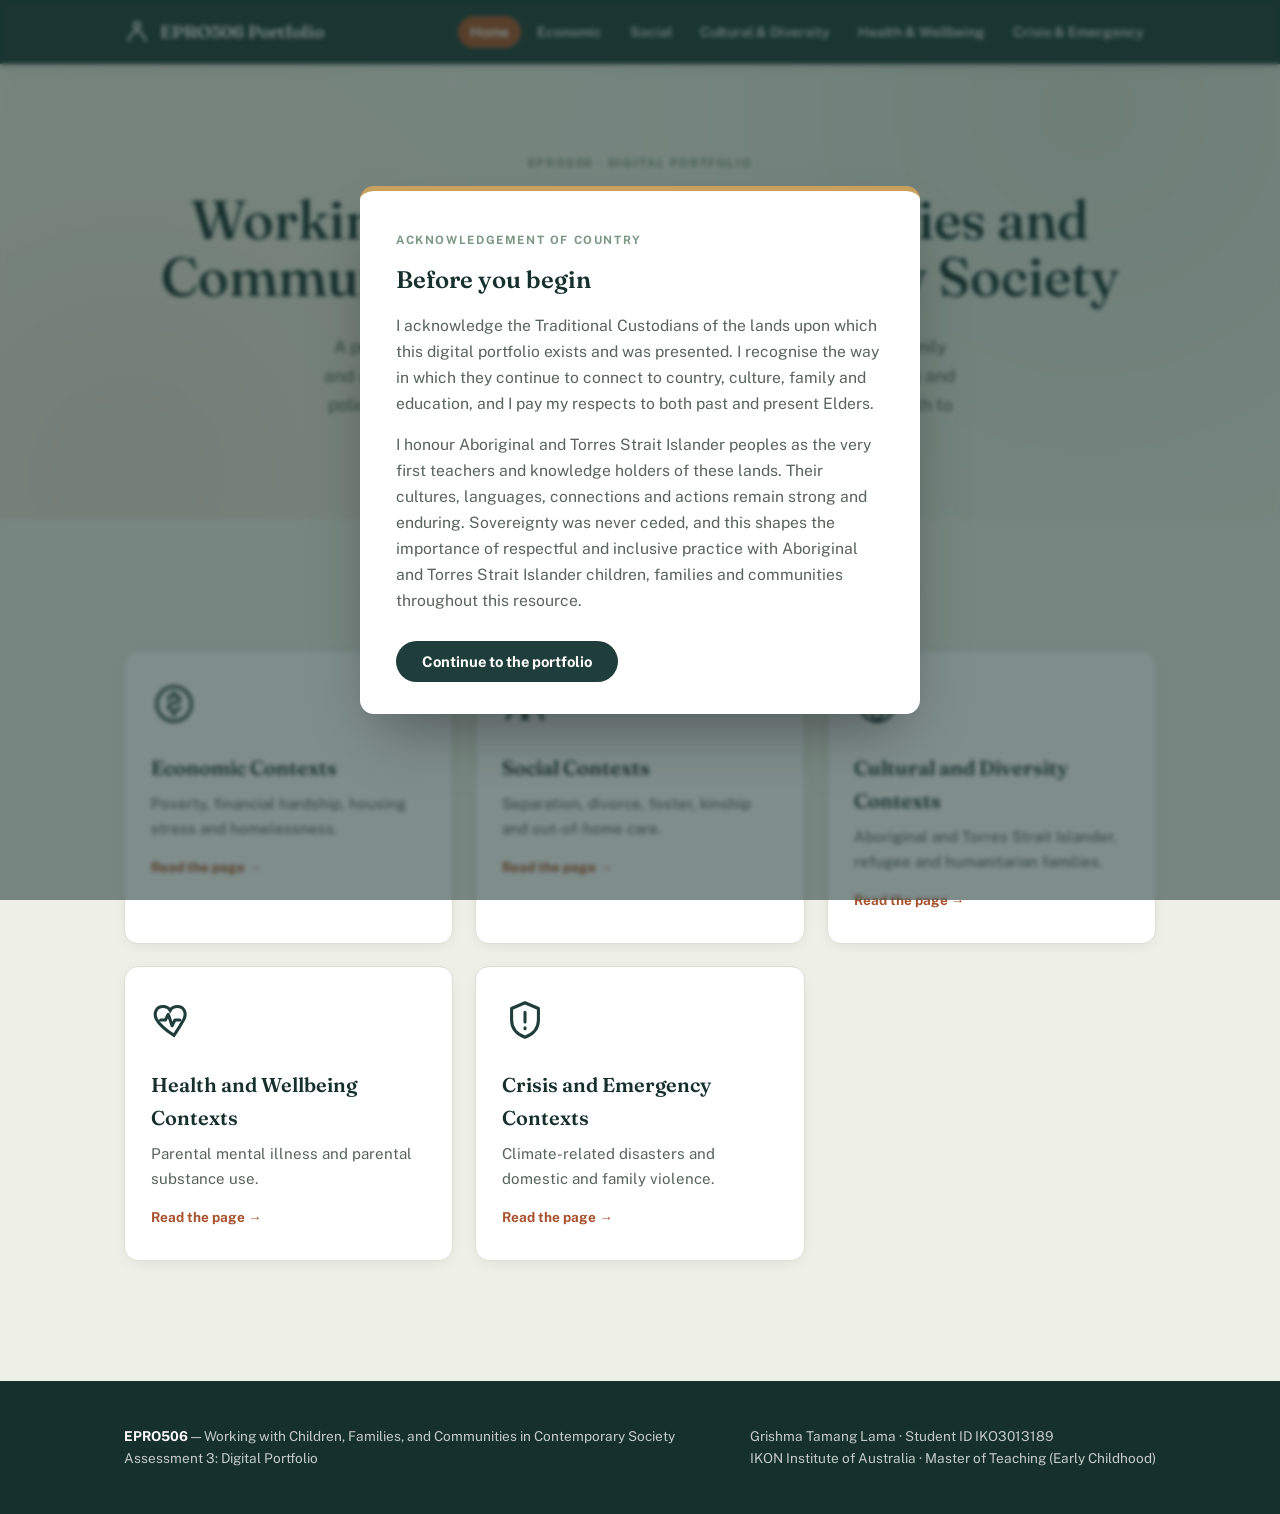
==== index.html @ d4695ccc "Add files via upload" ====
<!DOCTYPE html>
<html lang="en">
<head>
<meta charset="UTF-8">
<meta name="viewport" content="width=device-width, initial-scale=1.0">
<title>Working with Children, Families and Communities — EPRO506 Digital Portfolio</title>
<meta name="description" content="A professional resource for early childhood educators, exploring five family and community contexts.">
<link rel="preconnect" href="https://fonts.googleapis.com">
<link href="https://fonts.googleapis.com/css2?family=Fraunces:opsz,wght@9..144,400;9..144,500;9..144,600&family=Public+Sans:wght@400;500;600;700&display=swap" rel="stylesheet">
<link rel="stylesheet" href="style.css">
<noscript><style>.reveal{opacity:1!important;transform:none!important;} .hero-anim{opacity:1!important;transform:none!important;}</style></noscript>
</head>
<body>
<a class="skip-link" href="#main">Skip to content</a>

<!-- Acknowledgement of Country popup -->
<div class="ack-overlay" id="ackOverlay" role="dialog" aria-modal="true" aria-labelledby="ackTitle">
  <div class="ack-modal">
    <span class="eyebrow">Acknowledgement of Country</span>
    <h2 id="ackTitle">Before you begin</h2>
    <p>I acknowledge the Traditional Custodians of the lands upon which this digital portfolio exists and was presented. I recognise the way in which they continue to connect to country, culture, family and education, and I pay my respects to both past and present Elders.</p>
    <p>I honour Aboriginal and Torres Strait Islander peoples as the very first teachers and knowledge holders of these lands. Their cultures, languages, connections and actions remain strong and enduring. Sovereignty was never ceded, and this shapes the importance of respectful and inclusive practice with Aboriginal and Torres Strait Islander children, families and communities throughout this resource.</p>
    <button id="ackClose">Continue to the portfolio</button>
  </div>
</div>

<nav class="site-nav">
  <div class="container">
    <a class="brand" href="index.html">
      <svg viewBox="0 0 24 24" fill="none" stroke="currentColor" stroke-width="1.8"><path d="M4 20c2-6 6-9 8-9s6 3 8 9" stroke-linecap="round"/><circle cx="12" cy="6" r="3"/></svg>
      EPRO506 Portfolio
    </a>
    <button class="nav-toggle" id="navToggle" aria-label="Toggle menu"><span></span></button>
    <ul class="nav-links" id="navLinks">
      <li><a href="index.html" class="active">Home</a></li>
      <li><a href="economic.html">Economic</a></li>
      <li><a href="social.html">Social</a></li>
      <li><a href="cultural.html">Cultural &amp; Diversity</a></li>
      <li><a href="health.html">Health &amp; Wellbeing</a></li>
      <li><a href="crisis.html">Crisis &amp; Emergency</a></li>
    </ul>
  </div>
</nav>

<main id="main">
  <section class="hero">
    <div class="container">
      <span class="eyebrow hero-anim d1">EPRO506 · Digital Portfolio</span>
      <h1 class="hero-anim d2">Working with Children, Families and Communities in Contemporary Society</h1>
      <p class="lead hero-anim d3">A professional resource for early childhood educators, exploring five family and community contexts through sociological theory, Australian research and policy, evidence-based strategy, and practical resources for children birth to five years.</p>
    </div>
  </section>

  <section class="container">
    <h2 style="text-align:center; margin-bottom: 6px;">Explore the five contexts</h2>
    <p style="text-align:center; color: var(--ink-soft); max-width: 560px; margin: 0 auto;">Each page follows the same structure — understanding the context, impact on children and families, policy, strategies, partnerships and resources.</p>
    <div class="card-grid">

      <a class="card" href="economic.html">
        <svg class="icon" viewBox="0 0 24 24" fill="none" stroke="currentColor" stroke-width="1.6"><circle cx="12" cy="12" r="9"/><path d="M9 9.5c0-1.1 1.3-2 3-2s3 .9 3 2-1.3 1.5-3 2-3 .9-3 2 1.3 2 3 2 3-.9 3-2" stroke-linecap="round"/><path d="M12 6v1.5M12 16.5V18" stroke-linecap="round"/></svg>
        <h3>Economic Contexts</h3>
        <p>Poverty, financial hardship, housing stress and homelessness.</p>
        <span class="go">Read the page →</span>
      </a>

      <a class="card" href="social.html">
        <svg class="icon" viewBox="0 0 24 24" fill="none" stroke="currentColor" stroke-width="1.6"><circle cx="8" cy="9" r="3"/><circle cx="17" cy="9" r="3"/><path d="M3 20c0-3.3 2.2-5.5 5-5.5s5 2.2 5 5.5M11 20c0-3.3 2.2-5.5 5-5.5s5 2.2 5 5.5" stroke-linecap="round"/></svg>
        <h3>Social Contexts</h3>
        <p>Separation, divorce, foster, kinship and out-of-home care.</p>
        <span class="go">Read the page →</span>
      </a>

      <a class="card" href="cultural.html">
        <svg class="icon" viewBox="0 0 24 24" fill="none" stroke="currentColor" stroke-width="1.6"><circle cx="12" cy="12" r="9"/><path d="M3 12h18M12 3c2.5 2.5 3.5 6 3.5 9s-1 6.5-3.5 9c-2.5-2.5-3.5-6-3.5-9s1-6.5 3.5-9z" stroke-linecap="round"/></svg>
        <h3>Cultural and Diversity Contexts</h3>
        <p>Aboriginal and Torres Strait Islander, refugee and humanitarian families.</p>
        <span class="go">Read the page →</span>
      </a>

      <a class="card" href="health.html">
        <svg class="icon" viewBox="0 0 24 24" fill="none" stroke="currentColor" stroke-width="1.6"><path d="M12 20s-7-4.4-9.3-8.7C1.3 8 3 5 6.2 5c2 0 3.3 1.1 3.8 2 .5-.9 1.8-2 3.8-2C17 5 18.7 8 17.3 11.3 15 15.6 12 20 12 20z"/><path d="M5 12h2.5l1.5-3 2 6 1.5-3H15" stroke-linecap="round" stroke-linejoin="round"/></svg>
        <h3>Health and Wellbeing Contexts</h3>
        <p>Parental mental illness and parental substance use.</p>
        <span class="go">Read the page →</span>
      </a>

      <a class="card" href="crisis.html">
        <svg class="icon" viewBox="0 0 24 24" fill="none" stroke="currentColor" stroke-width="1.6"><path d="M12 3l7 3v6c0 4.5-3 7.5-7 9-4-1.5-7-4.5-7-9V6l7-3z" stroke-linejoin="round"/><path d="M12 8v5M12 16v.5" stroke-linecap="round"/></svg>
        <h3>Crisis and Emergency Contexts</h3>
        <p>Climate-related disasters and domestic and family violence.</p>
        <span class="go">Read the page →</span>
      </a>

    </div>
  </section>
</main>

<footer class="site-footer">
  <div class="container">
    <div><strong>EPRO506</strong> — Working with Children, Families, and Communities in Contemporary Society<br>Assessment 3: Digital Portfolio</div>
    <div>Grishma Tamang Lama · Student ID IKO3013189<br>IKON Institute of Australia · Master of Teaching (Early Childhood)</div>
  </div>
</footer>

<script src="script.js"></script>
</body>
</html>
---- style.css ----
/* ============ Design tokens ============ */
:root {
  --bg: #EEEFE7;
  --surface: #FFFFFF;
  --surface-tint: #F5F6F0;
  --ink: #202B26;
  --ink-soft: #57635C;
  --primary: #1F3D3A;
  --primary-dark: #16302D;
  --accent: #A8532E;
  --accent-soft: #C9A05C;
  --sage: #7C9885;
  --border: #DCE0D3;
  --shadow: 0 10px 30px -12px rgba(31, 61, 58, 0.25);
  --radius: 14px;
  --radius-sm: 8px;
  --serif: "Fraunces", Georgia, serif;
  --sans: "Public Sans", -apple-system, "Segoe UI", sans-serif;
}

* { box-sizing: border-box; }
html { scroll-behavior: smooth; }
@media (prefers-reduced-motion: reduce) {
  html { scroll-behavior: auto; }
  *, *::before, *::after { animation-duration: 0.01ms !important; animation-iteration-count: 1 !important; transition-duration: 0.01ms !important; }
}

body {
  margin: 0;
  font-family: var(--sans);
  color: var(--ink);
  background: var(--bg);
  line-height: 1.65;
  -webkit-font-smoothing: antialiased;
}

h1, h2, h3, h4 { font-family: var(--serif); color: var(--primary-dark); margin: 0 0 0.5em; font-weight: 600; }
h1 { font-size: clamp(2.2rem, 5vw, 3.4rem); line-height: 1.05; font-weight: 500; }
h2 { font-size: clamp(1.5rem, 3vw, 2rem); }
h3 { font-size: 1.25rem; }
p { margin: 0 0 1em; }
a { color: var(--accent); }
a:focus-visible, button:focus-visible, .card:focus-visible { outline: 3px solid var(--accent-soft); outline-offset: 3px; }

.eyebrow {
  font-family: var(--sans);
  text-transform: uppercase;
  letter-spacing: 0.14em;
  font-size: 0.72rem;
  font-weight: 700;
  color: var(--sage);
}

.container { max-width: 1080px; margin: 0 auto; padding: 0 24px; }

/* ============ Top navigation ============ */
.site-nav {
  position: sticky; top: 0; z-index: 40;
  background: var(--primary);
  color: #fff;
  box-shadow: 0 2px 12px rgba(0,0,0,0.12);
}
.site-nav .container { display: flex; align-items: center; justify-content: space-between; height: 64px; gap: 16px; }
.site-nav .brand { display: flex; align-items: center; gap: 10px; color: #fff; text-decoration: none; font-family: var(--serif); font-size: 1.1rem; font-weight: 600; flex-shrink: 0; }
.site-nav .brand svg { width: 26px; height: 26px; }
.nav-links { display: flex; gap: 4px; list-style: none; margin: 0; padding: 0; flex-wrap: wrap; }
.nav-links a {
  color: rgba(255,255,255,0.82);
  text-decoration: none;
  font-size: 0.88rem;
  font-weight: 600;
  padding: 8px 12px;
  border-radius: 999px;
  transition: background 0.2s, color 0.2s;
  white-space: nowrap;
}
.nav-links a:hover { background: rgba(255,255,255,0.12); color: #fff; }
.nav-links a.active { background: var(--accent); color: #fff; }
.nav-toggle { display: none; }

@media (max-width: 900px) {
  .nav-links { position: fixed; top: 64px; left: 0; right: 0; background: var(--primary-dark); flex-direction: column; padding: 8px; gap: 2px; max-height: 0; overflow: hidden; transition: max-height 0.3s ease; }
  .nav-links.open { max-height: 480px; padding: 12px; }
  .nav-links a { display: block; padding: 12px 14px; }
  .nav-toggle {
    display: flex; align-items: center; justify-content: center;
    width: 40px; height: 40px; background: none; border: none; cursor: pointer;
  }
  .nav-toggle span, .nav-toggle span::before, .nav-toggle span::after {
    content: ''; display: block; width: 22px; height: 2px; background: #fff; position: relative; transition: 0.2s;
  }
  .nav-toggle span::before { position: absolute; top: -7px; }
  .nav-toggle span::after { position: absolute; top: 7px; }
}

/* ============ Acknowledgement popup ============ */
.ack-overlay {
  position: fixed; inset: 0; z-index: 100;
  background: rgba(22, 48, 45, 0.55);
  backdrop-filter: blur(2px);
  display: flex; align-items: center; justify-content: center;
  padding: 20px;
  opacity: 0; pointer-events: none;
  transition: opacity 0.35s ease;
}
.ack-overlay.visible { opacity: 1; pointer-events: auto; }
.ack-modal {
  background: var(--surface);
  border-radius: var(--radius);
  max-width: 560px;
  width: 100%;
  padding: 40px 36px 32px;
  box-shadow: 0 30px 60px -20px rgba(0,0,0,0.4);
  transform: translateY(18px) scale(0.98);
  opacity: 0;
  transition: transform 0.4s cubic-bezier(.2,.8,.2,1), opacity 0.4s ease;
  border-top: 5px solid var(--accent-soft);
}
.ack-overlay.visible .ack-modal { transform: translateY(0) scale(1); opacity: 1; }
.ack-modal .eyebrow { display: block; margin-bottom: 10px; }
.ack-modal h2 { font-size: 1.5rem; margin-bottom: 14px; }
.ack-modal p { color: var(--ink-soft); font-size: 0.98rem; }
.ack-modal button {
  margin-top: 12px;
  background: var(--primary);
  color: #fff;
  border: none;
  padding: 12px 26px;
  border-radius: 999px;
  font-family: var(--sans);
  font-weight: 700;
  font-size: 0.92rem;
  cursor: pointer;
  transition: background 0.2s, transform 0.15s;
}
.ack-modal button:hover { background: var(--accent); transform: translateY(-1px); }

/* ============ Hero ============ */
.hero {
  padding: 90px 0 70px;
  background:
    radial-gradient(circle at 85% 10%, rgba(124,152,133,0.18), transparent 55%),
    radial-gradient(circle at 10% 90%, rgba(168,83,46,0.10), transparent 50%);
  text-align: center;
}
.hero .eyebrow { display: block; margin-bottom: 18px; }
.hero p.lead { max-width: 640px; margin: 20px auto 0; font-size: 1.1rem; color: var(--ink-soft); }
.hero-anim { opacity: 0; transform: translateY(16px); animation: rise 0.7s ease forwards; }
.hero-anim.d1 { animation-delay: 0.05s; }
.hero-anim.d2 { animation-delay: 0.18s; }
.hero-anim.d3 { animation-delay: 0.30s; }
@keyframes rise { to { opacity: 1; transform: translateY(0); } }

/* ============ Context cards (homepage) ============ */
.card-grid {
  display: grid;
  grid-template-columns: repeat(auto-fit, minmax(260px, 1fr));
  gap: 22px;
  padding: 20px 0 80px;
}
.card {
  background: var(--surface);
  border-radius: var(--radius);
  padding: 30px 26px;
  text-decoration: none;
  color: var(--ink);
  box-shadow: 0 4px 18px -8px rgba(31,61,58,0.15);
  border: 1px solid var(--border);
  transition: transform 0.25s ease, box-shadow 0.25s ease;
  display: block;
  position: relative;
  overflow: hidden;
}
.card::before {
  content: '';
  position: absolute; top: 0; left: 0; right: 0; height: 4px;
  background: var(--accent-soft);
  transform: scaleX(0); transform-origin: left;
  transition: transform 0.3s ease;
}
.card:hover { transform: translateY(-6px); box-shadow: var(--shadow); }
.card:hover::before { transform: scaleX(1); }
.card .icon { width: 46px; height: 46px; color: var(--primary); margin-bottom: 16px; }
.card h3 { margin-bottom: 8px; }
.card p { color: var(--ink-soft); font-size: 0.94rem; margin-bottom: 0; }
.card .go { display: inline-flex; align-items: center; gap: 6px; margin-top: 14px; font-weight: 700; font-size: 0.85rem; color: var(--accent); }

/* ============ Page hero (context pages) ============ */
.page-hero { padding: 56px 0 40px; border-bottom: 1px solid var(--border); }
.page-hero .icon-badge {
  width: 56px; height: 56px; border-radius: 14px;
  background: var(--primary); color: #fff;
  display: flex; align-items: center; justify-content: center;
  margin-bottom: 20px;
}
.page-hero .icon-badge svg { width: 30px; height: 30px; }
.page-hero p.lead { font-size: 1.08rem; color: var(--ink-soft); max-width: 720px; }

/* ============ In-page jump nav ============ */
.jumpnav {
  position: sticky; top: 64px; z-index: 30;
  background: var(--surface-tint);
  border-bottom: 1px solid var(--border);
  overflow-x: auto;
}
.jumpnav .container { display: flex; gap: 6px; padding-top: 10px; padding-bottom: 10px; }
.jumpnav a {
  white-space: nowrap;
  text-decoration: none;
  font-size: 0.83rem;
  font-weight: 700;
  color: var(--ink-soft);
  padding: 7px 14px;
  border-radius: 999px;
  transition: background 0.2s, color 0.2s;
}
.jumpnav a:hover, .jumpnav a.active { background: var(--primary); color: #fff; }

/* ============ Content sections ============ */
.section { padding: 52px 0; border-bottom: 1px solid var(--border); }
.section:last-of-type { border-bottom: none; }
.reveal { opacity: 0; transform: translateY(20px); transition: opacity 0.6s ease, transform 0.6s ease; }
.reveal.in { opacity: 1; transform: translateY(0); }

.family-tags { display: flex; gap: 10px; flex-wrap: wrap; margin: 18px 0 0; }
.family-tag {
  background: var(--surface-tint);
  border: 1px solid var(--border);
  padding: 6px 14px;
  border-radius: 999px;
  font-size: 0.82rem;
  font-weight: 700;
  color: var(--primary-dark);
}

/* ============ Tables ============ */
.table-wrap { overflow-x: auto; margin: 20px 0; border-radius: var(--radius-sm); border: 1px solid var(--border); }
table { width: 100%; border-collapse: collapse; background: var(--surface); min-width: 560px; }
th, td { text-align: left; padding: 14px 16px; font-size: 0.92rem; vertical-align: top; }
thead th { background: var(--primary); color: #fff; font-family: var(--sans); font-weight: 700; font-size: 0.82rem; text-transform: uppercase; letter-spacing: 0.04em; }
tbody tr:nth-child(even) { background: var(--surface-tint); }
tbody tr { border-top: 1px solid var(--border); }
td a { font-weight: 700; }

/* ============ Resource sub-grid ============ */
.resource-group { margin-bottom: 34px; }
.resource-group h4 { font-family: var(--sans); text-transform: uppercase; letter-spacing: 0.06em; font-size: 0.85rem; color: var(--sage); margin-bottom: 14px; }

/* ============ Chart figure ============ */
.chart-figure { background: var(--surface); border: 1px solid var(--border); border-radius: var(--radius); padding: 18px; margin: 24px 0; text-align: center; }
.chart-figure img { max-width: 100%; border-radius: 6px; }
.chart-figure figcaption { font-size: 0.82rem; color: var(--ink-soft); margin-top: 10px; font-style: italic; }

/* ============ Footer ============ */
.site-footer { background: var(--primary-dark); color: rgba(255,255,255,0.75); padding: 44px 0; margin-top: 40px; }
.site-footer .container { display: flex; flex-wrap: wrap; justify-content: space-between; gap: 20px; font-size: 0.85rem; }
.site-footer strong { color: #fff; }
.site-footer a { color: rgba(255,255,255,0.75); }

/* ============ Utility ============ */
.note { background: var(--surface-tint); border-left: 4px solid var(--sage); padding: 14px 18px; border-radius: 0 var(--radius-sm) var(--radius-sm) 0; font-size: 0.9rem; color: var(--ink-soft); margin: 18px 0; }
.skip-link { position: absolute; left: -9999px; top: 0; background: var(--accent); color: #fff; padding: 10px 16px; z-index: 200; }
.skip-link:focus { left: 12px; top: 12px; }
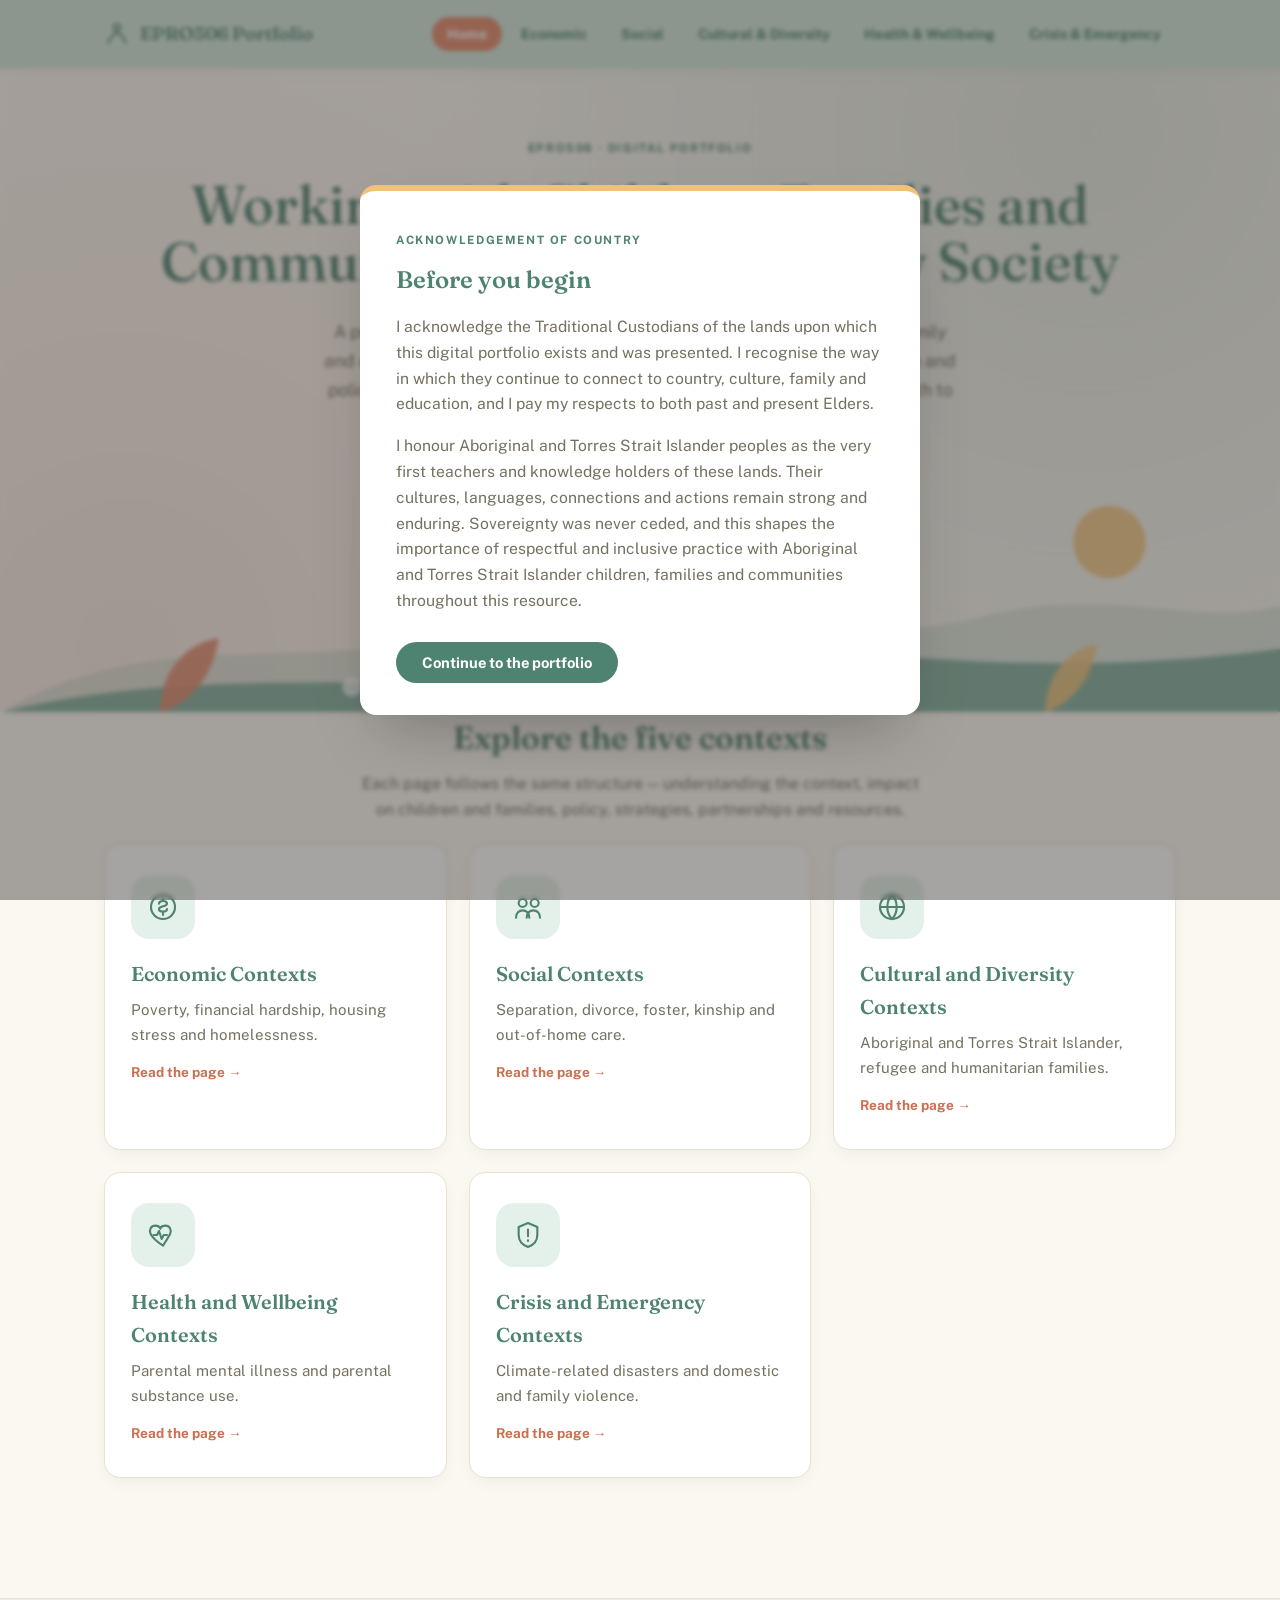
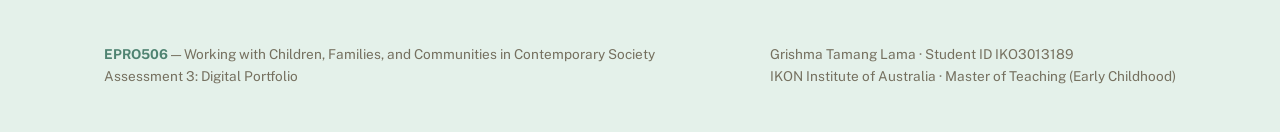
==== commit 1ca19951: "Add files via upload" ====
--- a/index.html
+++ b/index.html
@@ -49,6 +49,23 @@
       <h1 class="hero-anim d2">Working with Children, Families and Communities in Contemporary Society</h1>
       <p class="lead hero-anim d3">A professional resource for early childhood educators, exploring five family and community contexts through sociological theory, Australian research and policy, evidence-based strategy, and practical resources for children birth to five years.</p>
     </div>
+    <svg class="hero-illustration hero-anim d3" viewBox="0 0 1200 220" xmlns="http://www.w3.org/2000/svg" preserveAspectRatio="xMidYMax slice" aria-hidden="true">
+      <circle class="sun" cx="1040" cy="60" r="34" fill="var(--accent-soft)" opacity="0.85"/>
+      <path d="M0 220 C 150 130, 300 190, 460 140 C 620 90, 760 170, 920 130 C 1040 100, 1120 140, 1200 120 L1200 220 Z" fill="var(--sage)" opacity="0.35"/>
+      <path d="M0 220 C 200 170, 380 210, 560 175 C 760 135, 900 200, 1200 160 L1200 220 Z" fill="var(--primary)" opacity="0.85"/>
+      <g class="leaf" opacity="0.9">
+        <path d="M150 220 C150 180 175 155 205 150 C 200 185 180 210 150 220 Z" fill="var(--accent)"/>
+      </g>
+      <g class="leaf leaf2" opacity="0.85">
+        <path d="M980 220 C980 185 1000 162 1028 156 C1024 188 1006 210 980 220 Z" fill="var(--accent-soft)"/>
+      </g>
+      <g class="leaf leaf3" opacity="0.8">
+        <path d="M600 220 C600 192 616 174 640 168 C637 194 622 212 600 220 Z" fill="var(--sage)"/>
+      </g>
+      <circle cx="330" cy="196" r="9" fill="#fff" opacity="0.7"/>
+      <circle cx="360" cy="200" r="6" fill="#fff" opacity="0.6"/>
+      <circle cx="830" cy="192" r="7" fill="#fff" opacity="0.6"/>
+    </svg>
   </section>
 
   <section class="container">
@@ -57,35 +74,35 @@
     <div class="card-grid">
 
       <a class="card" href="economic.html">
-        <svg class="icon" viewBox="0 0 24 24" fill="none" stroke="currentColor" stroke-width="1.6"><circle cx="12" cy="12" r="9"/><path d="M9 9.5c0-1.1 1.3-2 3-2s3 .9 3 2-1.3 1.5-3 2-3 .9-3 2 1.3 2 3 2 3-.9 3-2" stroke-linecap="round"/><path d="M12 6v1.5M12 16.5V18" stroke-linecap="round"/></svg>
+        <div class="icon-wrap"><svg class="icon" viewBox="0 0 24 24" fill="none" stroke="currentColor" stroke-width="1.6"><circle cx="12" cy="12" r="9"/><path d="M9 9.5c0-1.1 1.3-2 3-2s3 .9 3 2-1.3 1.5-3 2-3 .9-3 2 1.3 2 3 2 3-.9 3-2" stroke-linecap="round"/><path d="M12 6v1.5M12 16.5V18" stroke-linecap="round"/></svg></div>
         <h3>Economic Contexts</h3>
         <p>Poverty, financial hardship, housing stress and homelessness.</p>
         <span class="go">Read the page →</span>
       </a>
 
       <a class="card" href="social.html">
-        <svg class="icon" viewBox="0 0 24 24" fill="none" stroke="currentColor" stroke-width="1.6"><circle cx="8" cy="9" r="3"/><circle cx="17" cy="9" r="3"/><path d="M3 20c0-3.3 2.2-5.5 5-5.5s5 2.2 5 5.5M11 20c0-3.3 2.2-5.5 5-5.5s5 2.2 5 5.5" stroke-linecap="round"/></svg>
+        <div class="icon-wrap"><svg class="icon" viewBox="0 0 24 24" fill="none" stroke="currentColor" stroke-width="1.6"><circle cx="8" cy="9" r="3"/><circle cx="17" cy="9" r="3"/><path d="M3 20c0-3.3 2.2-5.5 5-5.5s5 2.2 5 5.5M11 20c0-3.3 2.2-5.5 5-5.5s5 2.2 5 5.5" stroke-linecap="round"/></svg></div>
         <h3>Social Contexts</h3>
         <p>Separation, divorce, foster, kinship and out-of-home care.</p>
         <span class="go">Read the page →</span>
       </a>
 
       <a class="card" href="cultural.html">
-        <svg class="icon" viewBox="0 0 24 24" fill="none" stroke="currentColor" stroke-width="1.6"><circle cx="12" cy="12" r="9"/><path d="M3 12h18M12 3c2.5 2.5 3.5 6 3.5 9s-1 6.5-3.5 9c-2.5-2.5-3.5-6-3.5-9s1-6.5 3.5-9z" stroke-linecap="round"/></svg>
+        <div class="icon-wrap"><svg class="icon" viewBox="0 0 24 24" fill="none" stroke="currentColor" stroke-width="1.6"><circle cx="12" cy="12" r="9"/><path d="M3 12h18M12 3c2.5 2.5 3.5 6 3.5 9s-1 6.5-3.5 9c-2.5-2.5-3.5-6-3.5-9s1-6.5 3.5-9z" stroke-linecap="round"/></svg></div>
         <h3>Cultural and Diversity Contexts</h3>
         <p>Aboriginal and Torres Strait Islander, refugee and humanitarian families.</p>
         <span class="go">Read the page →</span>
       </a>
 
       <a class="card" href="health.html">
-        <svg class="icon" viewBox="0 0 24 24" fill="none" stroke="currentColor" stroke-width="1.6"><path d="M12 20s-7-4.4-9.3-8.7C1.3 8 3 5 6.2 5c2 0 3.3 1.1 3.8 2 .5-.9 1.8-2 3.8-2C17 5 18.7 8 17.3 11.3 15 15.6 12 20 12 20z"/><path d="M5 12h2.5l1.5-3 2 6 1.5-3H15" stroke-linecap="round" stroke-linejoin="round"/></svg>
+        <div class="icon-wrap"><svg class="icon" viewBox="0 0 24 24" fill="none" stroke="currentColor" stroke-width="1.6"><path d="M12 20s-7-4.4-9.3-8.7C1.3 8 3 5 6.2 5c2 0 3.3 1.1 3.8 2 .5-.9 1.8-2 3.8-2C17 5 18.7 8 17.3 11.3 15 15.6 12 20 12 20z"/><path d="M5 12h2.5l1.5-3 2 6 1.5-3H15" stroke-linecap="round" stroke-linejoin="round"/></svg></div>
         <h3>Health and Wellbeing Contexts</h3>
         <p>Parental mental illness and parental substance use.</p>
         <span class="go">Read the page →</span>
       </a>
 
       <a class="card" href="crisis.html">
-        <svg class="icon" viewBox="0 0 24 24" fill="none" stroke="currentColor" stroke-width="1.6"><path d="M12 3l7 3v6c0 4.5-3 7.5-7 9-4-1.5-7-4.5-7-9V6l7-3z" stroke-linejoin="round"/><path d="M12 8v5M12 16v.5" stroke-linecap="round"/></svg>
+        <div class="icon-wrap"><svg class="icon" viewBox="0 0 24 24" fill="none" stroke="currentColor" stroke-width="1.6"><path d="M12 3l7 3v6c0 4.5-3 7.5-7 9-4-1.5-7-4.5-7-9V6l7-3z" stroke-linejoin="round"/><path d="M12 8v5M12 16v.5" stroke-linecap="round"/></svg></div>
         <h3>Crisis and Emergency Contexts</h3>
         <p>Climate-related disasters and domestic and family violence.</p>
         <span class="go">Read the page →</span>
--- a/style.css
+++ b/style.css
@@ -1,19 +1,24 @@
-/* ============ Design tokens ============ */
+/* ============ Design tokens — pastel palette ============ */
 :root {
-  --bg: #EEEFE7;
+  --bg: #FBF7F1;
   --surface: #FFFFFF;
-  --surface-tint: #F5F6F0;
-  --ink: #202B26;
-  --ink-soft: #57635C;
-  --primary: #1F3D3A;
-  --primary-dark: #16302D;
-  --accent: #A8532E;
-  --accent-soft: #C9A05C;
-  --sage: #7C9885;
-  --border: #DCE0D3;
-  --shadow: 0 10px 30px -12px rgba(31, 61, 58, 0.25);
-  --radius: 14px;
-  --radius-sm: 8px;
+  --surface-tint: #F2EEE3;
+  --ink: #3A3733;
+  --ink-soft: #75705F;
+  --primary: #74A794;
+  --primary-light: #CFE6DA;
+  --primary-lighter: #E4F1EA;
+  --primary-dark: #4F8371;
+  --accent: #E2896B;
+  --accent-dark: #CC6F50;
+  --accent-soft: #F0C179;
+  --sage: #A8C3B4;
+  --rose: #E3A9A0;
+  --sky: #A9C6D8;
+  --border: #E9E1D2;
+  --shadow: 0 14px 34px -16px rgba(79, 131, 113, 0.35);
+  --radius: 16px;
+  --radius-sm: 10px;
   --serif: "Fraunces", Georgia, serif;
   --sans: "Public Sans", -apple-system, "Segoe UI", sans-serif;
 }
@@ -39,7 +44,7 @@
 h2 { font-size: clamp(1.5rem, 3vw, 2rem); }
 h3 { font-size: 1.25rem; }
 p { margin: 0 0 1em; }
-a { color: var(--accent); }
+a { color: var(--accent-dark); }
 a:focus-visible, button:focus-visible, .card:focus-visible { outline: 3px solid var(--accent-soft); outline-offset: 3px; }
 
 .eyebrow {
@@ -48,38 +53,38 @@
   letter-spacing: 0.14em;
   font-size: 0.72rem;
   font-weight: 700;
-  color: var(--sage);
-}
-
-.container { max-width: 1080px; margin: 0 auto; padding: 0 24px; }
+  color: var(--primary-dark);
+}
+
+.container { max-width: 1120px; margin: 0 auto; padding: 0 24px; }
 
 /* ============ Top navigation ============ */
 .site-nav {
   position: sticky; top: 0; z-index: 40;
-  background: var(--primary);
-  color: #fff;
-  box-shadow: 0 2px 12px rgba(0,0,0,0.12);
-}
-.site-nav .container { display: flex; align-items: center; justify-content: space-between; height: 64px; gap: 16px; }
-.site-nav .brand { display: flex; align-items: center; gap: 10px; color: #fff; text-decoration: none; font-family: var(--serif); font-size: 1.1rem; font-weight: 600; flex-shrink: 0; }
+  background: var(--primary-light);
+  border-bottom: 1px solid var(--border);
+  box-shadow: 0 2px 14px rgba(79,131,113,0.08);
+}
+.site-nav .container { display: flex; align-items: center; justify-content: space-between; height: 68px; gap: 16px; }
+.site-nav .brand { display: flex; align-items: center; gap: 10px; color: var(--primary-dark); text-decoration: none; font-family: var(--serif); font-size: 1.15rem; font-weight: 600; flex-shrink: 0; }
 .site-nav .brand svg { width: 26px; height: 26px; }
 .nav-links { display: flex; gap: 4px; list-style: none; margin: 0; padding: 0; flex-wrap: wrap; }
 .nav-links a {
-  color: rgba(255,255,255,0.82);
+  color: var(--primary-dark);
   text-decoration: none;
   font-size: 0.88rem;
-  font-weight: 600;
-  padding: 8px 12px;
+  font-weight: 700;
+  padding: 9px 15px;
   border-radius: 999px;
   transition: background 0.2s, color 0.2s;
   white-space: nowrap;
 }
-.nav-links a:hover { background: rgba(255,255,255,0.12); color: #fff; }
+.nav-links a:hover { background: rgba(255,255,255,0.6); }
 .nav-links a.active { background: var(--accent); color: #fff; }
 .nav-toggle { display: none; }
 
 @media (max-width: 900px) {
-  .nav-links { position: fixed; top: 64px; left: 0; right: 0; background: var(--primary-dark); flex-direction: column; padding: 8px; gap: 2px; max-height: 0; overflow: hidden; transition: max-height 0.3s ease; }
+  .nav-links { position: fixed; top: 68px; left: 0; right: 0; background: var(--primary-light); flex-direction: column; padding: 8px; gap: 2px; max-height: 0; overflow: hidden; transition: max-height 0.3s ease; border-bottom: 1px solid var(--border); }
   .nav-links.open { max-height: 480px; padding: 12px; }
   .nav-links a { display: block; padding: 12px 14px; }
   .nav-toggle {
@@ -87,7 +92,7 @@
     width: 40px; height: 40px; background: none; border: none; cursor: pointer;
   }
   .nav-toggle span, .nav-toggle span::before, .nav-toggle span::after {
-    content: ''; display: block; width: 22px; height: 2px; background: #fff; position: relative; transition: 0.2s;
+    content: ''; display: block; width: 22px; height: 2px; background: var(--primary-dark); position: relative; transition: 0.2s;
   }
   .nav-toggle span::before { position: absolute; top: -7px; }
   .nav-toggle span::after { position: absolute; top: 7px; }
@@ -96,7 +101,7 @@
 /* ============ Acknowledgement popup ============ */
 .ack-overlay {
   position: fixed; inset: 0; z-index: 100;
-  background: rgba(22, 48, 45, 0.55);
+  background: rgba(58, 55, 51, 0.45);
   backdrop-filter: blur(2px);
   display: flex; align-items: center; justify-content: center;
   padding: 20px;
@@ -110,11 +115,11 @@
   max-width: 560px;
   width: 100%;
   padding: 40px 36px 32px;
-  box-shadow: 0 30px 60px -20px rgba(0,0,0,0.4);
+  box-shadow: 0 30px 60px -20px rgba(0,0,0,0.25);
   transform: translateY(18px) scale(0.98);
   opacity: 0;
   transition: transform 0.4s cubic-bezier(.2,.8,.2,1), opacity 0.4s ease;
-  border-top: 5px solid var(--accent-soft);
+  border-top: 6px solid var(--accent-soft);
 }
 .ack-overlay.visible .ack-modal { transform: translateY(0) scale(1); opacity: 1; }
 .ack-modal .eyebrow { display: block; margin-bottom: 10px; }
@@ -122,7 +127,7 @@
 .ack-modal p { color: var(--ink-soft); font-size: 0.98rem; }
 .ack-modal button {
   margin-top: 12px;
-  background: var(--primary);
+  background: var(--primary-dark);
   color: #fff;
   border: none;
   padding: 12px 26px;
@@ -133,15 +138,16 @@
   cursor: pointer;
   transition: background 0.2s, transform 0.15s;
 }
-.ack-modal button:hover { background: var(--accent); transform: translateY(-1px); }
+.ack-modal button:hover { background: var(--accent-dark); transform: translateY(-1px); }
 
 /* ============ Hero ============ */
 .hero {
-  padding: 90px 0 70px;
+  padding: 70px 0 0;
   background:
-    radial-gradient(circle at 85% 10%, rgba(124,152,133,0.18), transparent 55%),
-    radial-gradient(circle at 10% 90%, rgba(168,83,46,0.10), transparent 50%);
+    radial-gradient(circle at 85% 10%, rgba(168,195,180,0.28), transparent 55%),
+    radial-gradient(circle at 10% 90%, rgba(226,137,107,0.12), transparent 50%);
   text-align: center;
+  overflow: hidden;
 }
 .hero .eyebrow { display: block; margin-bottom: 18px; }
 .hero p.lead { max-width: 640px; margin: 20px auto 0; font-size: 1.1rem; color: var(--ink-soft); }
@@ -151,6 +157,14 @@
 .hero-anim.d3 { animation-delay: 0.30s; }
 @keyframes rise { to { opacity: 1; transform: translateY(0); } }
 
+.hero-illustration { width: 100%; height: auto; display: block; margin-top: 44px; }
+.hero-illustration .sun { animation: glow 4s ease-in-out infinite; transform-origin: center; }
+@keyframes glow { 0%,100% { opacity: 1; } 50% { opacity: 0.75; } }
+.hero-illustration .leaf { animation: sway 6s ease-in-out infinite; transform-origin: bottom center; }
+.hero-illustration .leaf2 { animation-delay: -2s; }
+.hero-illustration .leaf3 { animation-delay: -4s; }
+@keyframes sway { 0%,100% { transform: rotate(-3deg); } 50% { transform: rotate(3deg); } }
+
 /* ============ Context cards (homepage) ============ */
 .card-grid {
   display: grid;
@@ -164,7 +178,7 @@
   padding: 30px 26px;
   text-decoration: none;
   color: var(--ink);
-  box-shadow: 0 4px 18px -8px rgba(31,61,58,0.15);
+  box-shadow: 0 6px 20px -12px rgba(79,131,113,0.25);
   border: 1px solid var(--border);
   transition: transform 0.25s ease, box-shadow 0.25s ease;
   display: block;
@@ -173,32 +187,46 @@
 }
 .card::before {
   content: '';
-  position: absolute; top: 0; left: 0; right: 0; height: 4px;
-  background: var(--accent-soft);
+  position: absolute; top: 0; left: 0; right: 0; height: 5px;
+  background: linear-gradient(90deg, var(--accent-soft), var(--accent));
   transform: scaleX(0); transform-origin: left;
   transition: transform 0.3s ease;
 }
 .card:hover { transform: translateY(-6px); box-shadow: var(--shadow); }
 .card:hover::before { transform: scaleX(1); }
-.card .icon { width: 46px; height: 46px; color: var(--primary); margin-bottom: 16px; }
+.card .icon-wrap {
+  width: 64px; height: 64px; border-radius: 18px;
+  background: var(--primary-lighter);
+  display: flex; align-items: center; justify-content: center;
+  margin-bottom: 18px;
+  transition: background 0.25s ease;
+}
+.card:hover .icon-wrap { background: var(--primary); }
+.card:hover .icon-wrap .icon { color: #fff; }
+.card .icon { width: 32px; height: 32px; color: var(--primary-dark); transition: color 0.25s ease; }
 .card h3 { margin-bottom: 8px; }
 .card p { color: var(--ink-soft); font-size: 0.94rem; margin-bottom: 0; }
-.card .go { display: inline-flex; align-items: center; gap: 6px; margin-top: 14px; font-weight: 700; font-size: 0.85rem; color: var(--accent); }
+.card .go { display: inline-flex; align-items: center; gap: 6px; margin-top: 14px; font-weight: 700; font-size: 0.85rem; color: var(--accent-dark); }
 
 /* ============ Page hero (context pages) ============ */
-.page-hero { padding: 56px 0 40px; border-bottom: 1px solid var(--border); }
+.page-hero { padding: 0 0 40px; border-bottom: 1px solid var(--border); overflow: hidden; }
+.page-hero-banner { width: 100%; height: auto; display: block; margin-bottom: -10px; }
+.page-hero .content-wrap { padding-top: 8px; }
 .page-hero .icon-badge {
-  width: 56px; height: 56px; border-radius: 14px;
-  background: var(--primary); color: #fff;
-  display: flex; align-items: center; justify-content: center;
-  margin-bottom: 20px;
-}
-.page-hero .icon-badge svg { width: 30px; height: 30px; }
+  width: 84px; height: 84px; border-radius: 22px;
+  background: var(--primary-dark); color: #fff;
+  display: flex; align-items: center; justify-content: center;
+  margin: -50px 0 22px;
+  box-shadow: 0 12px 24px -8px rgba(79,131,113,0.4);
+  border: 4px solid var(--bg);
+  position: relative; z-index: 2;
+}
+.page-hero .icon-badge svg { width: 42px; height: 42px; }
 .page-hero p.lead { font-size: 1.08rem; color: var(--ink-soft); max-width: 720px; }
 
 /* ============ In-page jump nav ============ */
 .jumpnav {
-  position: sticky; top: 64px; z-index: 30;
+  position: sticky; top: 68px; z-index: 30;
   background: var(--surface-tint);
   border-bottom: 1px solid var(--border);
   overflow-x: auto;
@@ -224,27 +252,125 @@
 
 .family-tags { display: flex; gap: 10px; flex-wrap: wrap; margin: 18px 0 0; }
 .family-tag {
-  background: var(--surface-tint);
+  background: var(--primary-lighter);
+  border: 1px solid var(--primary-light);
+  padding: 6px 14px;
+  border-radius: 999px;
+  font-size: 0.82rem;
+  font-weight: 700;
+  color: var(--primary-dark);
+}
+
+.section-intro { color: var(--ink-soft); max-width: 700px; }
+
+/* ============ Strategy cards ============ */
+.strategy-list { display: flex; flex-direction: column; gap: 16px; margin-top: 24px; }
+.strategy-card {
+  background: var(--surface);
   border: 1px solid var(--border);
+  border-radius: var(--radius);
+  padding: 24px 26px;
+  display: grid;
+  grid-template-columns: 52px 1fr;
+  gap: 20px;
+  box-shadow: 0 4px 16px -10px rgba(79,131,113,0.2);
+  transition: box-shadow 0.25s ease, transform 0.25s ease;
+}
+.strategy-card:hover { box-shadow: var(--shadow); transform: translateY(-3px); }
+.strategy-num {
+  width: 52px; height: 52px; border-radius: 50%;
+  background: var(--primary-lighter);
+  color: var(--primary-dark);
+  display: flex; align-items: center; justify-content: center;
+  font-family: var(--serif); font-size: 1.4rem; font-weight: 600;
+}
+.strategy-body h4 { margin: 0 0 10px; font-family: var(--sans); font-size: 1.08rem; color: var(--ink); font-weight: 700; }
+.strategy-grid-inner { display: grid; grid-template-columns: 1fr 1fr; gap: 20px; margin-top: 10px; }
+.strategy-col .label { display: block; text-transform: uppercase; letter-spacing: 0.06em; font-size: 0.7rem; font-weight: 700; color: var(--sage); margin-bottom: 5px; }
+.strategy-col p { font-size: 0.92rem; color: var(--ink-soft); margin: 0; }
+@media (max-width: 640px) {
+  .strategy-card { grid-template-columns: 1fr; }
+  .strategy-grid-inner { grid-template-columns: 1fr; }
+}
+
+/* ============ Partner cards ============ */
+.partner-grid { display: grid; grid-template-columns: repeat(auto-fit, minmax(280px, 1fr)); gap: 18px; margin-top: 24px; }
+.partner-card {
+  background: var(--surface);
+  border: 1px solid var(--border);
+  border-radius: var(--radius);
+  padding: 22px 24px;
+  box-shadow: 0 4px 16px -10px rgba(79,131,113,0.2);
+  transition: box-shadow 0.25s ease, transform 0.25s ease;
+  display: flex; flex-direction: column; gap: 10px;
+}
+.partner-card:hover { box-shadow: var(--shadow); transform: translateY(-3px); }
+.partner-avatar {
+  width: 44px; height: 44px; border-radius: 50%;
+  background: var(--sky);
+  color: #fff;
+  display: flex; align-items: center; justify-content: center;
+  font-family: var(--serif); font-weight: 700; font-size: 1.1rem;
+}
+.partner-card h4 { margin: 4px 0 0; font-size: 1.02rem; color: var(--ink); }
+.partner-card p { font-size: 0.9rem; color: var(--ink-soft); margin: 0; flex-grow: 1; }
+.partner-link {
+  align-self: flex-start;
+  display: inline-flex; align-items: center; gap: 6px;
+  font-size: 0.82rem; font-weight: 700; color: var(--accent-dark);
+  text-decoration: none;
   padding: 6px 14px;
   border-radius: 999px;
-  font-size: 0.82rem;
-  font-weight: 700;
-  color: var(--primary-dark);
-}
-
-/* ============ Tables ============ */
+  background: var(--primary-lighter);
+  transition: background 0.2s;
+}
+.partner-link:hover { background: var(--accent-soft); color: var(--ink); }
+
+/* ============ Resource cards ============ */
+.resource-group { margin-bottom: 38px; }
+.resource-group h4 { font-family: var(--sans); text-transform: uppercase; letter-spacing: 0.06em; font-size: 0.85rem; color: var(--primary-dark); margin-bottom: 16px; display: flex; align-items: center; gap: 8px; }
+.resource-group h4::before { content: ''; width: 20px; height: 3px; background: var(--accent-soft); border-radius: 2px; display: inline-block; }
+.resource-grid { display: grid; grid-template-columns: repeat(auto-fit, minmax(250px, 1fr)); gap: 16px; }
+.resource-card {
+  background: var(--surface);
+  border: 1px solid var(--border);
+  border-radius: var(--radius-sm);
+  padding: 18px 20px;
+  box-shadow: 0 3px 12px -8px rgba(79,131,113,0.2);
+  transition: box-shadow 0.2s ease, transform 0.2s ease, border-color 0.2s ease;
+}
+.resource-card:hover { box-shadow: var(--shadow); transform: translateY(-2px); border-color: var(--primary-light); }
+.resource-card .age-badge {
+  display: inline-block;
+  font-size: 0.72rem; font-weight: 700;
+  color: var(--primary-dark);
+  background: var(--primary-lighter);
+  padding: 3px 10px;
+  border-radius: 999px;
+  margin-bottom: 10px;
+}
+.resource-card a.title-link { font-weight: 700; font-size: 0.98rem; display: block; margin-bottom: 8px; text-decoration: none; color: var(--ink); }
+.resource-card a.title-link:hover { color: var(--accent-dark); }
+.resource-card p { font-size: 0.88rem; color: var(--ink-soft); margin: 0; }
+
+/* ============ References ============ */
+.references-wrap { display: grid; grid-template-columns: 1fr 260px; gap: 34px; align-items: start; margin-top: 20px; }
+.references-image { border-radius: var(--radius); overflow: hidden; box-shadow: 0 10px 26px -14px rgba(79,131,113,0.35); }
+.references-image svg { width: 100%; height: auto; display: block; }
+.references-list { font-size: 0.92rem; line-height: 1.9; color: var(--ink-soft); }
+@media (max-width: 800px) {
+  .references-wrap { grid-template-columns: 1fr; }
+  .references-image { max-width: 320px; }
+}
+
+/* ============ Tables (legacy fallback) ============ */
 .table-wrap { overflow-x: auto; margin: 20px 0; border-radius: var(--radius-sm); border: 1px solid var(--border); }
 table { width: 100%; border-collapse: collapse; background: var(--surface); min-width: 560px; }
 th, td { text-align: left; padding: 14px 16px; font-size: 0.92rem; vertical-align: top; }
-thead th { background: var(--primary); color: #fff; font-family: var(--sans); font-weight: 700; font-size: 0.82rem; text-transform: uppercase; letter-spacing: 0.04em; }
+thead th { background: var(--primary-dark); color: #fff; font-family: var(--sans); font-weight: 700; font-size: 0.82rem; text-transform: uppercase; letter-spacing: 0.04em; }
 tbody tr:nth-child(even) { background: var(--surface-tint); }
 tbody tr { border-top: 1px solid var(--border); }
 td a { font-weight: 700; }
-
-/* ============ Resource sub-grid ============ */
-.resource-group { margin-bottom: 34px; }
-.resource-group h4 { font-family: var(--sans); text-transform: uppercase; letter-spacing: 0.06em; font-size: 0.85rem; color: var(--sage); margin-bottom: 14px; }
 
 /* ============ Chart figure ============ */
 .chart-figure { background: var(--surface); border: 1px solid var(--border); border-radius: var(--radius); padding: 18px; margin: 24px 0; text-align: center; }
@@ -252,10 +378,10 @@
 .chart-figure figcaption { font-size: 0.82rem; color: var(--ink-soft); margin-top: 10px; font-style: italic; }
 
 /* ============ Footer ============ */
-.site-footer { background: var(--primary-dark); color: rgba(255,255,255,0.75); padding: 44px 0; margin-top: 40px; }
+.site-footer { background: var(--primary-lighter); color: var(--ink-soft); padding: 44px 0; margin-top: 40px; border-top: 1px solid var(--border); }
 .site-footer .container { display: flex; flex-wrap: wrap; justify-content: space-between; gap: 20px; font-size: 0.85rem; }
-.site-footer strong { color: #fff; }
-.site-footer a { color: rgba(255,255,255,0.75); }
+.site-footer strong { color: var(--primary-dark); }
+.site-footer a { color: var(--primary-dark); }
 
 /* ============ Utility ============ */
 .note { background: var(--surface-tint); border-left: 4px solid var(--sage); padding: 14px 18px; border-radius: 0 var(--radius-sm) var(--radius-sm) 0; font-size: 0.9rem; color: var(--ink-soft); margin: 18px 0; }
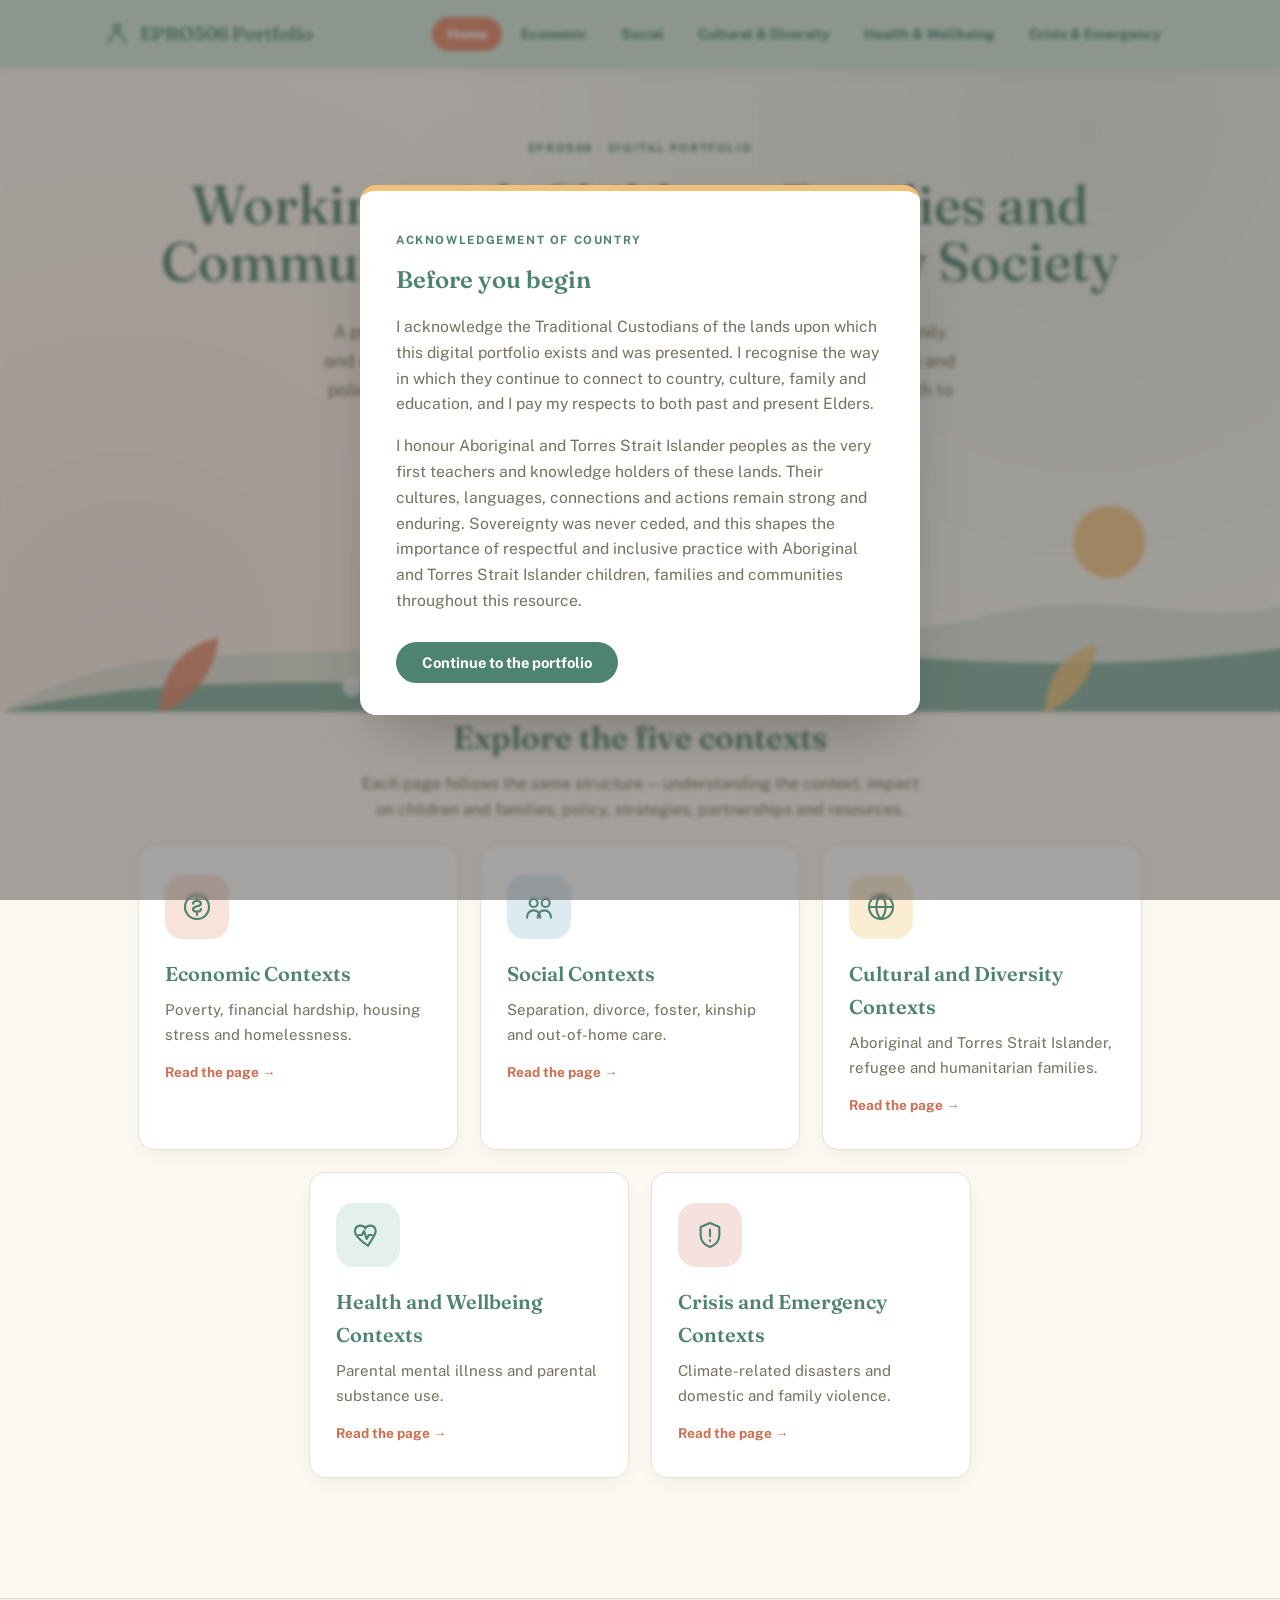
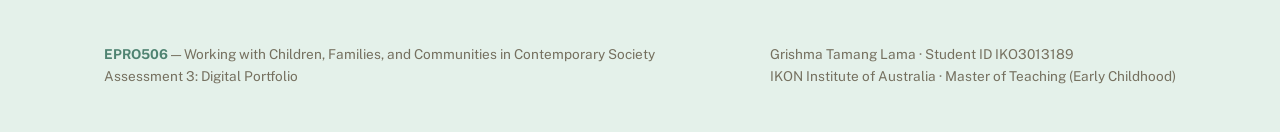
==== commit f838ce74: "Add files via upload" ====
--- a/index.html
+++ b/index.html
@@ -65,6 +65,29 @@
       <circle cx="330" cy="196" r="9" fill="#fff" opacity="0.7"/>
       <circle cx="360" cy="200" r="6" fill="#fff" opacity="0.6"/>
       <circle cx="830" cy="192" r="7" fill="#fff" opacity="0.6"/>
+
+      <!-- Educator and children scene (illustrated, not photographic) -->
+      <g class="classroom-scene" transform="translate(470, 128)">
+        <!-- easel -->
+        <path d="M0 62 L14 0 L28 62" fill="none" stroke="var(--accent-soft)" stroke-width="3" stroke-linecap="round"/>
+        <rect x="-2" y="8" width="32" height="22" rx="3" fill="#fff" opacity="0.9"/>
+        <path d="M4 24 Q14 10 24 24" fill="none" stroke="var(--accent)" stroke-width="2.5" stroke-linecap="round"/>
+        <!-- educator (abstract, faceless) -->
+        <g class="wave-arm">
+          <ellipse cx="66" cy="46" rx="17" ry="20" fill="var(--primary)"/>
+          <circle cx="66" cy="16" r="12" fill="var(--rose)"/>
+          <path d="M52 40 Q40 34 38 22" stroke="var(--primary)" stroke-width="7" stroke-linecap="round" fill="none"/>
+        </g>
+        <!-- children (abstract, faceless, seated) -->
+        <g>
+          <path d="M108 62 Q108 44 124 44 Q140 44 140 62 Z" fill="var(--accent)"/>
+          <circle cx="124" cy="34" r="10" fill="#fff" opacity="0.95"/>
+        </g>
+        <g>
+          <path d="M150 62 Q150 46 164 46 Q178 46 178 62 Z" fill="var(--sky)"/>
+          <circle cx="164" cy="37" r="9" fill="#fff" opacity="0.95"/>
+        </g>
+      </g>
     </svg>
   </section>
 
--- a/style.css
+++ b/style.css
@@ -164,11 +164,14 @@
 .hero-illustration .leaf2 { animation-delay: -2s; }
 .hero-illustration .leaf3 { animation-delay: -4s; }
 @keyframes sway { 0%,100% { transform: rotate(-3deg); } 50% { transform: rotate(3deg); } }
+.wave-arm { animation: wave 2.4s ease-in-out infinite; transform-origin: 66px 46px; }
+@keyframes wave { 0%,100% { transform: rotate(0deg); } 25% { transform: rotate(-6deg); } 50% { transform: rotate(0deg); } 75% { transform: rotate(-4deg); } }
 
 /* ============ Context cards (homepage) ============ */
 .card-grid {
-  display: grid;
-  grid-template-columns: repeat(auto-fit, minmax(260px, 1fr));
+  display: flex;
+  flex-wrap: wrap;
+  justify-content: center;
   gap: 22px;
   padding: 20px 0 80px;
 }
@@ -184,6 +187,8 @@
   display: block;
   position: relative;
   overflow: hidden;
+  flex: 1 1 260px;
+  max-width: 320px;
 }
 .card::before {
   content: '';
@@ -192,11 +197,25 @@
   transform: scaleX(0); transform-origin: left;
   transition: transform 0.3s ease;
 }
+.card:nth-child(1)::before { background: linear-gradient(90deg, var(--accent-soft), var(--accent)); }
+.card:nth-child(2)::before { background: linear-gradient(90deg, var(--sky), #7FA3B8); }
+.card:nth-child(3)::before { background: linear-gradient(90deg, var(--accent-soft), #D9A24C); }
+.card:nth-child(4)::before { background: linear-gradient(90deg, var(--primary), var(--primary-dark)); }
+.card:nth-child(5)::before { background: linear-gradient(90deg, var(--rose), #C77E73); }
+.card:nth-child(1) .icon-wrap { background: #F7E3D9; }
+.card:nth-child(2) .icon-wrap { background: #DCEBF2; }
+.card:nth-child(3) .icon-wrap { background: #FBEDD3; }
+.card:nth-child(4) .icon-wrap { background: var(--primary-lighter); }
+.card:nth-child(5) .icon-wrap { background: #F5E1DD; }
+.card:nth-child(1):hover .icon-wrap { background: var(--accent); }
+.card:nth-child(2):hover .icon-wrap { background: #7FA3B8; }
+.card:nth-child(3):hover .icon-wrap { background: #D9A24C; }
+.card:nth-child(4):hover .icon-wrap { background: var(--primary); }
+.card:nth-child(5):hover .icon-wrap { background: var(--rose); }
 .card:hover { transform: translateY(-6px); box-shadow: var(--shadow); }
 .card:hover::before { transform: scaleX(1); }
 .card .icon-wrap {
   width: 64px; height: 64px; border-radius: 18px;
-  background: var(--primary-lighter);
   display: flex; align-items: center; justify-content: center;
   margin-bottom: 18px;
   transition: background 0.25s ease;
@@ -245,7 +264,7 @@
 .jumpnav a:hover, .jumpnav a.active { background: var(--primary); color: #fff; }
 
 /* ============ Content sections ============ */
-.section { padding: 52px 0; border-bottom: 1px solid var(--border); }
+.section { padding: 16px 0; border-bottom: 1px solid var(--border); }
 .section:last-of-type { border-bottom: none; }
 .reveal { opacity: 0; transform: translateY(20px); transition: opacity 0.6s ease, transform 0.6s ease; }
 .reveal.in { opacity: 1; transform: translateY(0); }
@@ -352,16 +371,89 @@
 .resource-card a.title-link { font-weight: 700; font-size: 0.98rem; display: block; margin-bottom: 8px; text-decoration: none; color: var(--ink); }
 .resource-card a.title-link:hover { color: var(--accent-dark); }
 .resource-card p { font-size: 0.88rem; color: var(--ink-soft); margin: 0; }
+.resource-card .byline { display: block; font-size: 0.78rem; font-style: italic; color: var(--sage); margin-bottom: 4px; }
+
+/* ---- Poster-style cards for storybooks and videos ---- */
+.poster-card { padding: 0; overflow: hidden; display: flex; flex-direction: column; }
+.poster-cover {
+  position: relative;
+  height: 168px;
+  display: flex; align-items: center; justify-content: center;
+  padding: 18px;
+  text-align: center;
+  overflow: hidden;
+  text-decoration: none;
+}
+.poster-cover::after {
+  content: '';
+  position: absolute; inset: 0;
+  background: radial-gradient(circle at 30% 20%, rgba(255,255,255,0.35), transparent 60%);
+}
+.poster-cover .book-icon { position: absolute; bottom: 10px; right: 12px; width: 26px; height: 26px; opacity: 0.5; }
+.poster-title {
+  font-family: var(--serif);
+  font-weight: 600;
+  font-size: 1.15rem;
+  line-height: 1.2;
+  color: #fff;
+  position: relative;
+  z-index: 1;
+  text-shadow: 0 2px 10px rgba(0,0,0,0.15);
+}
+.poster-body { padding: 16px 20px 20px; }
+
+.video-cover {
+  position: relative;
+  height: 168px;
+  overflow: hidden;
+  display: flex; align-items: center; justify-content: center;
+  text-decoration: none;
+}
+.video-cover img {
+  position: absolute; inset: 0;
+  width: 100%; height: 100%; object-fit: cover;
+  transition: transform 0.3s ease;
+}
+.resource-card:hover .video-cover img { transform: scale(1.05); }
+.play-btn {
+  position: relative;
+  z-index: 2;
+  width: 52px; height: 52px; border-radius: 50%;
+  background: rgba(255,255,255,0.92);
+  display: flex; align-items: center; justify-content: center;
+  box-shadow: 0 6px 16px rgba(0,0,0,0.25);
+  transition: transform 0.2s ease, background 0.2s ease;
+  flex-shrink: 0;
+}
+.play-btn svg { width: 20px; height: 20px; color: var(--accent-dark); margin-left: 3px; }
+.resource-card:hover .play-btn { transform: scale(1.08); background: #fff; }
+.provider-tag {
+  position: absolute; bottom: 10px; left: 12px;
+  z-index: 2;
+  font-size: 0.68rem; font-weight: 700; color: #fff;
+  background: rgba(0,0,0,0.45);
+  padding: 3px 9px; border-radius: 999px;
+  letter-spacing: 0.03em;
+}
+.video-cover-illustrated {
+  position: relative; height: 168px;
+  display: flex; align-items: center; justify-content: center;
+  overflow: hidden;
+  text-decoration: none;
+}
+.video-cover-illustrated::after { content: ''; position: absolute; inset: 0; background: radial-gradient(circle at 70% 80%, rgba(255,255,255,0.25), transparent 60%); }
+
+/* Pastel gradient cycle for poster covers */
+.grad-1 { background: linear-gradient(135deg, var(--primary), var(--primary-dark)); }
+.grad-2 { background: linear-gradient(135deg, var(--accent), var(--accent-dark)); }
+.grad-3 { background: linear-gradient(135deg, var(--rose), #C77E73); }
+.grad-4 { background: linear-gradient(135deg, var(--sky), #7FA3B8); }
+.grad-5 { background: linear-gradient(135deg, var(--accent-soft), #D9A24C); }
+.grad-6 { background: linear-gradient(135deg, var(--sage), var(--primary-dark)); }
 
 /* ============ References ============ */
-.references-wrap { display: grid; grid-template-columns: 1fr 260px; gap: 34px; align-items: start; margin-top: 20px; }
-.references-image { border-radius: var(--radius); overflow: hidden; box-shadow: 0 10px 26px -14px rgba(79,131,113,0.35); }
-.references-image svg { width: 100%; height: auto; display: block; }
-.references-list { font-size: 0.92rem; line-height: 1.9; color: var(--ink-soft); }
-@media (max-width: 800px) {
-  .references-wrap { grid-template-columns: 1fr; }
-  .references-image { max-width: 320px; }
-}
+.references-list { font-size: 0.92rem; line-height: 1.9; color: var(--ink-soft); margin-top: 20px; }
+.references-list .ref-entry { margin: 0 0 20px; padding-left: 1.6em; text-indent: -1.6em; }
 
 /* ============ Tables (legacy fallback) ============ */
 .table-wrap { overflow-x: auto; margin: 20px 0; border-radius: var(--radius-sm); border: 1px solid var(--border); }
@@ -373,8 +465,8 @@
 td a { font-weight: 700; }
 
 /* ============ Chart figure ============ */
-.chart-figure { background: var(--surface); border: 1px solid var(--border); border-radius: var(--radius); padding: 18px; margin: 24px 0; text-align: center; }
-.chart-figure img { max-width: 100%; border-radius: 6px; }
+.chart-figure { background: var(--surface); border: 1px solid var(--border); border-radius: var(--radius); padding: 18px; margin: 20px 0; text-align: center; }
+.chart-figure img { display: block; margin: 0 auto; max-width: 100%; height: auto; max-height: 320px; border-radius: 6px; }
 .chart-figure figcaption { font-size: 0.82rem; color: var(--ink-soft); margin-top: 10px; font-style: italic; }
 
 /* ============ Footer ============ */
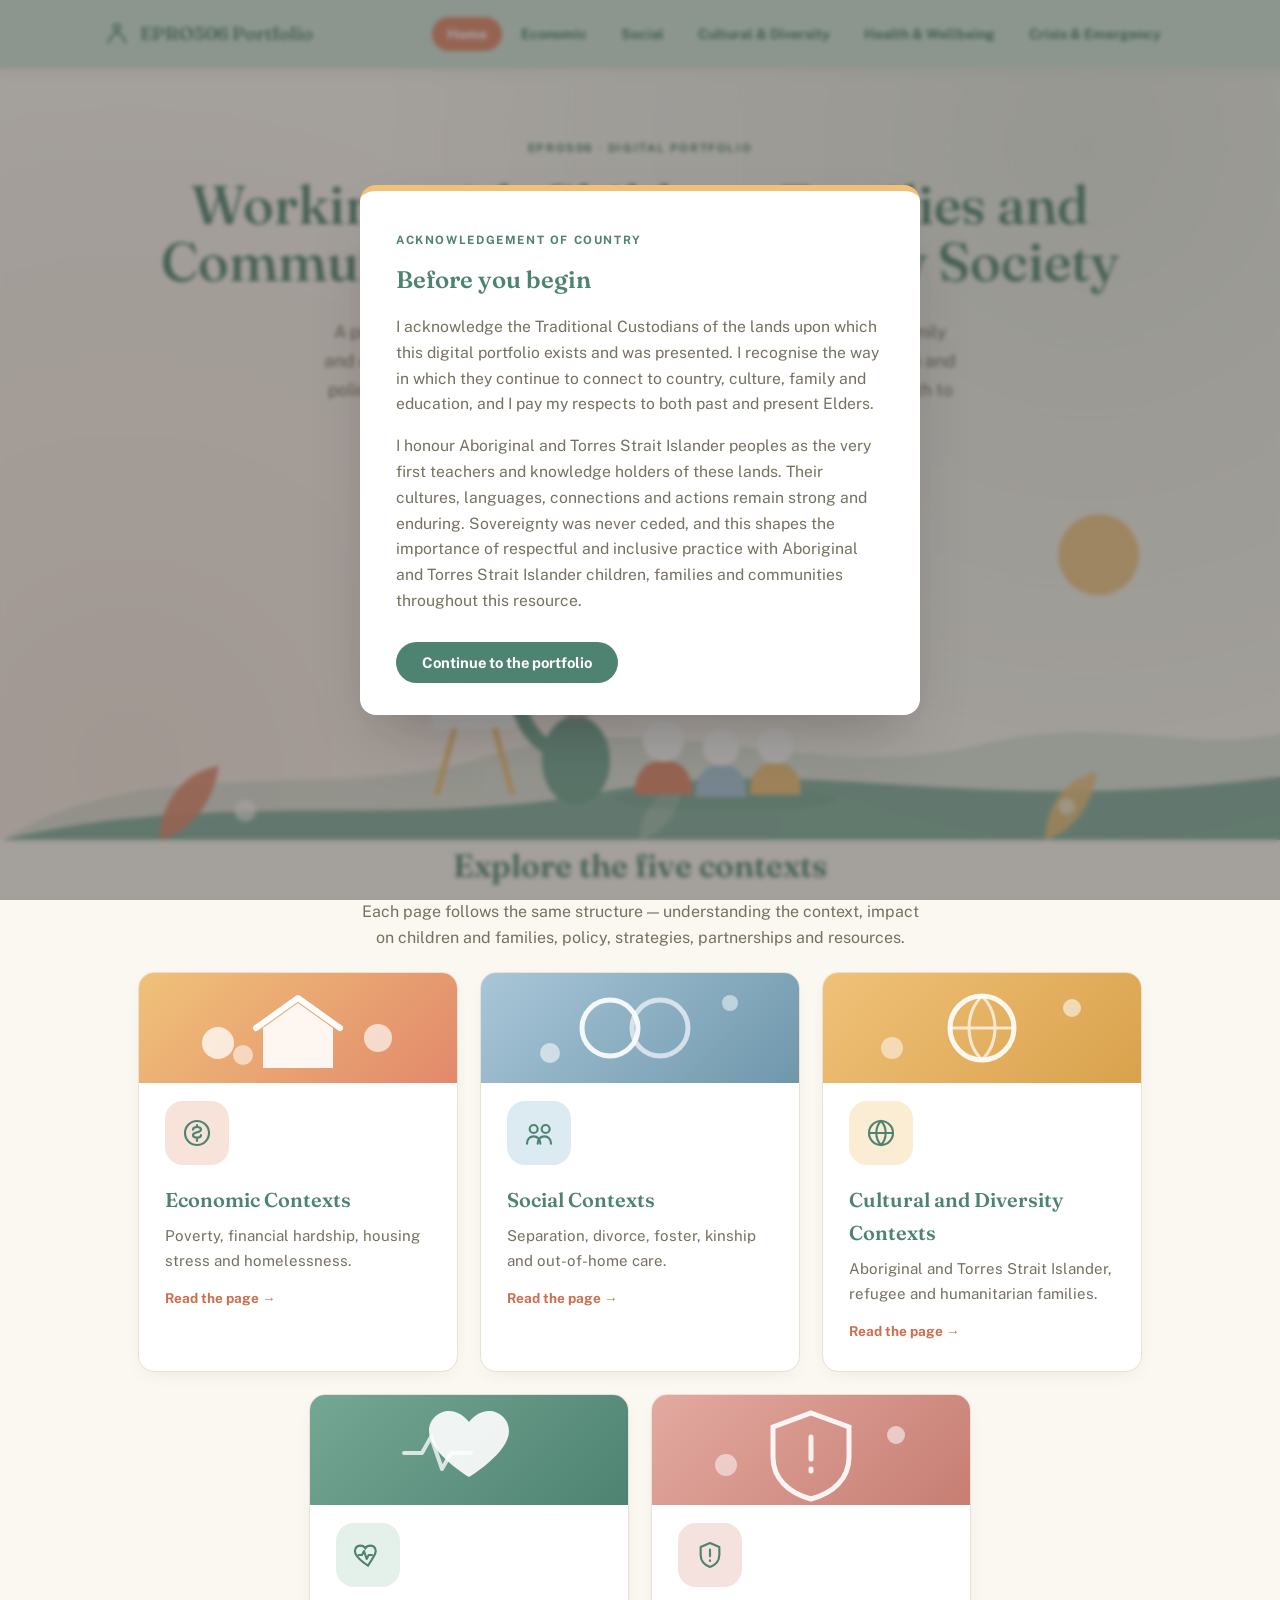
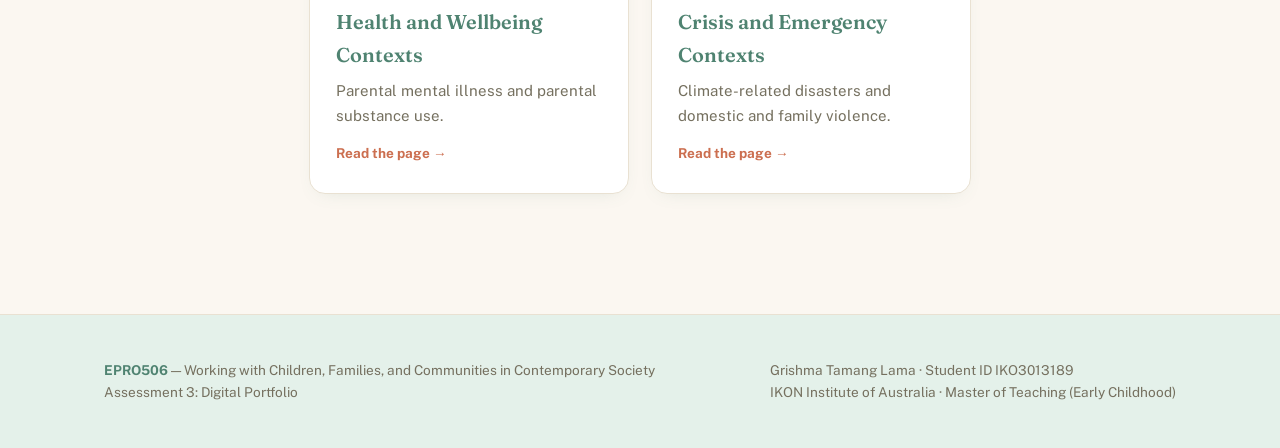
==== commit 0c19e667: "Add files via upload" ====
--- a/index.html
+++ b/index.html
@@ -49,44 +49,42 @@
       <h1 class="hero-anim d2">Working with Children, Families and Communities in Contemporary Society</h1>
       <p class="lead hero-anim d3">A professional resource for early childhood educators, exploring five family and community contexts through sociological theory, Australian research and policy, evidence-based strategy, and practical resources for children birth to five years.</p>
     </div>
-    <svg class="hero-illustration hero-anim d3" viewBox="0 0 1200 220" xmlns="http://www.w3.org/2000/svg" preserveAspectRatio="xMidYMax slice" aria-hidden="true">
-      <circle class="sun" cx="1040" cy="60" r="34" fill="var(--accent-soft)" opacity="0.85"/>
-      <path d="M0 220 C 150 130, 300 190, 460 140 C 620 90, 760 170, 920 130 C 1040 100, 1120 140, 1200 120 L1200 220 Z" fill="var(--sage)" opacity="0.35"/>
-      <path d="M0 220 C 200 170, 380 210, 560 175 C 760 135, 900 200, 1200 160 L1200 220 Z" fill="var(--primary)" opacity="0.85"/>
+    <svg class="hero-illustration hero-anim d3" viewBox="0 0 1200 340" xmlns="http://www.w3.org/2000/svg" preserveAspectRatio="xMidYMax slice" aria-hidden="true">
+      <circle class="sun" cx="1030" cy="72" r="38" fill="var(--accent-soft)" opacity="0.85"/>
+      <path d="M0 340 C 150 250, 300 310, 460 260 C 620 210, 760 290, 920 250 C 1040 220, 1120 260, 1200 240 L1200 340 Z" fill="var(--sage)" opacity="0.35"/>
+      <path d="M0 340 C 200 290, 380 330, 560 295 C 760 255, 900 320, 1200 280 L1200 340 Z" fill="var(--primary)" opacity="0.85"/>
       <g class="leaf" opacity="0.9">
-        <path d="M150 220 C150 180 175 155 205 150 C 200 185 180 210 150 220 Z" fill="var(--accent)"/>
+        <path d="M150 340 C150 300 175 275 205 270 C 200 305 180 330 150 340 Z" fill="var(--accent)"/>
       </g>
       <g class="leaf leaf2" opacity="0.85">
-        <path d="M980 220 C980 185 1000 162 1028 156 C1024 188 1006 210 980 220 Z" fill="var(--accent-soft)"/>
+        <path d="M980 340 C980 305 1000 282 1028 276 C1024 308 1006 330 980 340 Z" fill="var(--accent-soft)"/>
       </g>
       <g class="leaf leaf3" opacity="0.8">
-        <path d="M600 220 C600 192 616 174 640 168 C637 194 622 212 600 220 Z" fill="var(--sage)"/>
+        <path d="M600 340 C600 312 616 294 640 288 C637 314 622 332 600 340 Z" fill="var(--sage)"/>
       </g>
-      <circle cx="330" cy="196" r="9" fill="#fff" opacity="0.7"/>
-      <circle cx="360" cy="200" r="6" fill="#fff" opacity="0.6"/>
-      <circle cx="830" cy="192" r="7" fill="#fff" opacity="0.6"/>
+      <circle cx="230" cy="312" r="10" fill="#fff" opacity="0.6"/>
+      <circle cx="1000" cy="308" r="8" fill="#fff" opacity="0.55"/>
 
       <!-- Educator and children scene (illustrated, not photographic) -->
-      <g class="classroom-scene" transform="translate(470, 128)">
+      <g class="classroom-scene" transform="translate(390, 125)">
+        <ellipse cx="290" cy="176" rx="105" ry="11" fill="var(--primary-dark)" opacity="0.15"/>
         <!-- easel -->
-        <path d="M0 62 L14 0 L28 62" fill="none" stroke="var(--accent-soft)" stroke-width="3" stroke-linecap="round"/>
-        <rect x="-2" y="8" width="32" height="22" rx="3" fill="#fff" opacity="0.9"/>
-        <path d="M4 24 Q14 10 24 24" fill="none" stroke="var(--accent)" stroke-width="2.5" stroke-linecap="round"/>
+        <path d="M20 170 L55 40 L90 170" fill="none" stroke="var(--accent-soft)" stroke-width="5" stroke-linecap="round"/>
+        <rect x="15" y="55" width="80" height="55" rx="6" fill="#fff" opacity="0.92"/>
+        <path d="M28 92 Q55 55 82 92" fill="none" stroke="var(--accent)" stroke-width="5" stroke-linecap="round"/>
         <!-- educator (abstract, faceless) -->
         <g class="wave-arm">
-          <ellipse cx="66" cy="46" rx="17" ry="20" fill="var(--primary)"/>
-          <circle cx="66" cy="16" r="12" fill="var(--rose)"/>
-          <path d="M52 40 Q40 34 38 22" stroke="var(--primary)" stroke-width="7" stroke-linecap="round" fill="none"/>
+          <ellipse cx="150" cy="140" rx="32" ry="42" fill="var(--primary)"/>
+          <circle cx="150" cy="76" r="24" fill="var(--rose)"/>
+          <path d="M124 128 Q100 112 96 84" stroke="var(--primary)" stroke-width="14" stroke-linecap="round" fill="none"/>
         </g>
         <!-- children (abstract, faceless, seated) -->
-        <g>
-          <path d="M108 62 Q108 44 124 44 Q140 44 140 62 Z" fill="var(--accent)"/>
-          <circle cx="124" cy="34" r="10" fill="#fff" opacity="0.95"/>
-        </g>
-        <g>
-          <path d="M150 62 Q150 46 164 46 Q178 46 178 62 Z" fill="var(--sky)"/>
-          <circle cx="164" cy="37" r="9" fill="#fff" opacity="0.95"/>
-        </g>
+        <path d="M205 172 Q205 140 232 140 Q259 140 259 172 Z" fill="var(--accent)"/>
+        <circle cx="232" cy="122" r="19" fill="#fff" opacity="0.95"/>
+        <path d="M262 174 Q262 144 286 144 Q310 144 310 174 Z" fill="var(--sky)"/>
+        <circle cx="286" cy="128" r="17" fill="#fff" opacity="0.95"/>
+        <path d="M313 172 Q313 142 337 142 Q361 142 361 172 Z" fill="var(--accent-soft)"/>
+        <circle cx="337" cy="126" r="17" fill="#fff" opacity="0.95"/>
       </g>
     </svg>
   </section>
@@ -97,6 +95,15 @@
     <div class="card-grid">
 
       <a class="card" href="economic.html">
+        <div class="card-image grad-econ">
+<svg viewBox="0 0 300 110" xmlns="http://www.w3.org/2000/svg" aria-hidden="true">
+<path d="M150 30 L185 55 L185 95 L115 95 L115 55 Z" fill="#fff" opacity="0.9"/>
+<path d="M108 55 L150 25 L192 55" fill="none" stroke="#fff" stroke-width="6" stroke-linecap="round" stroke-linejoin="round"/>
+<circle cx="70" cy="70" r="16" fill="#fff" opacity="0.75"/>
+<circle cx="95" cy="82" r="10" fill="#fff" opacity="0.55"/>
+<circle cx="230" cy="65" r="14" fill="#fff" opacity="0.65"/>
+</svg>
+</div>
         <div class="icon-wrap"><svg class="icon" viewBox="0 0 24 24" fill="none" stroke="currentColor" stroke-width="1.6"><circle cx="12" cy="12" r="9"/><path d="M9 9.5c0-1.1 1.3-2 3-2s3 .9 3 2-1.3 1.5-3 2-3 .9-3 2 1.3 2 3 2 3-.9 3-2" stroke-linecap="round"/><path d="M12 6v1.5M12 16.5V18" stroke-linecap="round"/></svg></div>
         <h3>Economic Contexts</h3>
         <p>Poverty, financial hardship, housing stress and homelessness.</p>
@@ -104,6 +111,14 @@
       </a>
 
       <a class="card" href="social.html">
+        <div class="card-image grad-social">
+<svg viewBox="0 0 300 110" xmlns="http://www.w3.org/2000/svg" aria-hidden="true">
+<circle cx="120" cy="55" r="28" fill="none" stroke="#fff" stroke-width="5" opacity="0.9"/>
+<circle cx="170" cy="55" r="28" fill="none" stroke="#fff" stroke-width="5" opacity="0.65"/>
+<circle cx="60" cy="80" r="10" fill="#fff" opacity="0.55"/>
+<circle cx="240" cy="30" r="8" fill="#fff" opacity="0.5"/>
+</svg>
+</div>
         <div class="icon-wrap"><svg class="icon" viewBox="0 0 24 24" fill="none" stroke="currentColor" stroke-width="1.6"><circle cx="8" cy="9" r="3"/><circle cx="17" cy="9" r="3"/><path d="M3 20c0-3.3 2.2-5.5 5-5.5s5 2.2 5 5.5M11 20c0-3.3 2.2-5.5 5-5.5s5 2.2 5 5.5" stroke-linecap="round"/></svg></div>
         <h3>Social Contexts</h3>
         <p>Separation, divorce, foster, kinship and out-of-home care.</p>
@@ -111,6 +126,14 @@
       </a>
 
       <a class="card" href="cultural.html">
+        <div class="card-image grad-cultural">
+<svg viewBox="0 0 300 110" xmlns="http://www.w3.org/2000/svg" aria-hidden="true">
+<circle cx="150" cy="55" r="32" fill="none" stroke="#fff" stroke-width="5" opacity="0.9"/>
+<path d="M118 55h64M150 23c9 9 13 21 13 32s-4 23-13 32c-9-9-13-21-13-32s4-23 13-32z" fill="none" stroke="#fff" stroke-width="3" opacity="0.7"/>
+<circle cx="60" cy="75" r="11" fill="#fff" opacity="0.5"/>
+<circle cx="240" cy="35" r="9" fill="#fff" opacity="0.55"/>
+</svg>
+</div>
         <div class="icon-wrap"><svg class="icon" viewBox="0 0 24 24" fill="none" stroke="currentColor" stroke-width="1.6"><circle cx="12" cy="12" r="9"/><path d="M3 12h18M12 3c2.5 2.5 3.5 6 3.5 9s-1 6.5-3.5 9c-2.5-2.5-3.5-6-3.5-9s1-6.5 3.5-9z" stroke-linecap="round"/></svg></div>
         <h3>Cultural and Diversity Contexts</h3>
         <p>Aboriginal and Torres Strait Islander, refugee and humanitarian families.</p>
@@ -118,6 +141,12 @@
       </a>
 
       <a class="card" href="health.html">
+        <div class="card-image grad-health">
+<svg viewBox="0 0 300 110" xmlns="http://www.w3.org/2000/svg" aria-hidden="true">
+<path d="M150 82S110 58 110 36c0-12 10-20 20-20 9 0 15 5 20 11 5-6 11-11 20-11 10 0 20 8 20 20 0 22-40 46-40 46z" fill="#fff" opacity="0.9"/>
+<path d="M85 58h18l9-16 11 32 9-16h20" fill="none" stroke="#fff" stroke-width="4" stroke-linecap="round" stroke-linejoin="round" opacity="0.75"/>
+</svg>
+</div>
         <div class="icon-wrap"><svg class="icon" viewBox="0 0 24 24" fill="none" stroke="currentColor" stroke-width="1.6"><path d="M12 20s-7-4.4-9.3-8.7C1.3 8 3 5 6.2 5c2 0 3.3 1.1 3.8 2 .5-.9 1.8-2 3.8-2C17 5 18.7 8 17.3 11.3 15 15.6 12 20 12 20z"/><path d="M5 12h2.5l1.5-3 2 6 1.5-3H15" stroke-linecap="round" stroke-linejoin="round"/></svg></div>
         <h3>Health and Wellbeing Contexts</h3>
         <p>Parental mental illness and parental substance use.</p>
@@ -125,6 +154,14 @@
       </a>
 
       <a class="card" href="crisis.html">
+        <div class="card-image grad-crisis">
+<svg viewBox="0 0 300 110" xmlns="http://www.w3.org/2000/svg" aria-hidden="true">
+<path d="M150 18 L188 32 L188 62 C188 84 172 98 150 104 C128 98 112 84 112 62 L112 32 Z" fill="none" stroke="#fff" stroke-width="5" opacity="0.9"/>
+<path d="M150 42v22M150 74v2" stroke="#fff" stroke-width="5" stroke-linecap="round" opacity="0.85"/>
+<circle cx="65" cy="70" r="11" fill="#fff" opacity="0.5"/>
+<circle cx="235" cy="40" r="9" fill="#fff" opacity="0.55"/>
+</svg>
+</div>
         <div class="icon-wrap"><svg class="icon" viewBox="0 0 24 24" fill="none" stroke="currentColor" stroke-width="1.6"><path d="M12 3l7 3v6c0 4.5-3 7.5-7 9-4-1.5-7-4.5-7-9V6l7-3z" stroke-linejoin="round"/><path d="M12 8v5M12 16v.5" stroke-linecap="round"/></svg></div>
         <h3>Crisis and Emergency Contexts</h3>
         <p>Climate-related disasters and domestic and family violence.</p>
--- a/style.css
+++ b/style.css
@@ -164,7 +164,7 @@
 .hero-illustration .leaf2 { animation-delay: -2s; }
 .hero-illustration .leaf3 { animation-delay: -4s; }
 @keyframes sway { 0%,100% { transform: rotate(-3deg); } 50% { transform: rotate(3deg); } }
-.wave-arm { animation: wave 2.4s ease-in-out infinite; transform-origin: 66px 46px; }
+.wave-arm { animation: wave 2.4s ease-in-out infinite; transform-origin: 150px 135px; }
 @keyframes wave { 0%,100% { transform: rotate(0deg); } 25% { transform: rotate(-6deg); } 50% { transform: rotate(0deg); } 75% { transform: rotate(-4deg); } }
 
 /* ============ Context cards (homepage) ============ */
@@ -178,7 +178,7 @@
 .card {
   background: var(--surface);
   border-radius: var(--radius);
-  padding: 30px 26px;
+  padding: 0 0 26px;
   text-decoration: none;
   color: var(--ink);
   box-shadow: 0 6px 20px -12px rgba(79,131,113,0.25);
@@ -190,6 +190,14 @@
   flex: 1 1 260px;
   max-width: 320px;
 }
+.card h3, .card > p, .card .go { margin-left: 26px; margin-right: 26px; }
+.card-image { width: 100%; height: 110px; display: block; }
+.card-image svg { width: 100%; height: 100%; display: block; }
+.grad-econ { background: linear-gradient(135deg, var(--accent-soft), var(--accent)); }
+.grad-social { background: linear-gradient(135deg, var(--sky), #6F97AC); }
+.grad-cultural { background: linear-gradient(135deg, var(--accent-soft), #D9A24C); }
+.grad-health { background: linear-gradient(135deg, var(--primary), var(--primary-dark)); }
+.grad-crisis { background: linear-gradient(135deg, var(--rose), #C77E73); }
 .card::before {
   content: '';
   position: absolute; top: 0; left: 0; right: 0; height: 5px;
@@ -217,7 +225,7 @@
 .card .icon-wrap {
   width: 64px; height: 64px; border-radius: 18px;
   display: flex; align-items: center; justify-content: center;
-  margin-bottom: 18px;
+  margin: 18px 26px 18px;
   transition: background 0.25s ease;
 }
 .card:hover .icon-wrap { background: var(--primary); }
@@ -359,6 +367,19 @@
   transition: box-shadow 0.2s ease, transform 0.2s ease, border-color 0.2s ease;
 }
 .resource-card:hover { box-shadow: var(--shadow); transform: translateY(-2px); border-color: var(--primary-light); }
+.resource-card:not(.poster-card) { border-left: 4px solid var(--accent-soft); position: relative; padding-left: 22px; }
+.resource-grid .resource-card:not(.poster-card):nth-child(1) { border-left-color: var(--accent); }
+.resource-grid .resource-card:not(.poster-card):nth-child(2) { border-left-color: var(--sky); }
+.resource-grid .resource-card:not(.poster-card):nth-child(3) { border-left-color: var(--accent-soft); }
+.resource-grid .resource-card:not(.poster-card):nth-child(4) { border-left-color: var(--rose); }
+.resource-card:not(.poster-card) a.title-link { display: flex; align-items: center; gap: 6px; }
+.resource-card:not(.poster-card) a.title-link::before {
+  content: '';
+  width: 16px; height: 16px; flex-shrink: 0;
+  background: var(--accent-dark);
+  -webkit-mask: url("data:image/svg+xml,%3Csvg xmlns='http://www.w3.org/2000/svg' viewBox='0 0 24 24' fill='none' stroke='black' stroke-width='2'%3E%3Cpath d='M10 14L21 3M21 3h-6M21 3v6M12 5H7a2 2 0 00-2 2v10a2 2 0 002 2h10a2 2 0 002-2v-5'/%3E%3C/svg%3E") center/contain no-repeat;
+  mask: url("data:image/svg+xml,%3Csvg xmlns='http://www.w3.org/2000/svg' viewBox='0 0 24 24' fill='none' stroke='black' stroke-width='2'%3E%3Cpath d='M10 14L21 3M21 3h-6M21 3v6M12 5H7a2 2 0 00-2 2v10a2 2 0 002 2h10a2 2 0 002-2v-5'/%3E%3C/svg%3E") center/contain no-repeat;
+}
 .resource-card .age-badge {
   display: inline-block;
   font-size: 0.72rem; font-weight: 700;
@@ -468,6 +489,10 @@
 .chart-figure { background: var(--surface); border: 1px solid var(--border); border-radius: var(--radius); padding: 18px; margin: 20px 0; text-align: center; }
 .chart-figure img { display: block; margin: 0 auto; max-width: 100%; height: auto; max-height: 320px; border-radius: 6px; }
 .chart-figure figcaption { font-size: 0.82rem; color: var(--ink-soft); margin-top: 10px; font-style: italic; }
+.chart-pair { display: grid; grid-template-columns: 1fr 1fr; gap: 18px; margin: 20px 0; }
+.chart-pair .chart-figure { margin: 0; }
+.chart-pair .chart-figure img { max-height: 240px; }
+@media (max-width: 700px) { .chart-pair { grid-template-columns: 1fr; } }
 
 /* ============ Footer ============ */
 .site-footer { background: var(--primary-lighter); color: var(--ink-soft); padding: 44px 0; margin-top: 40px; border-top: 1px solid var(--border); }
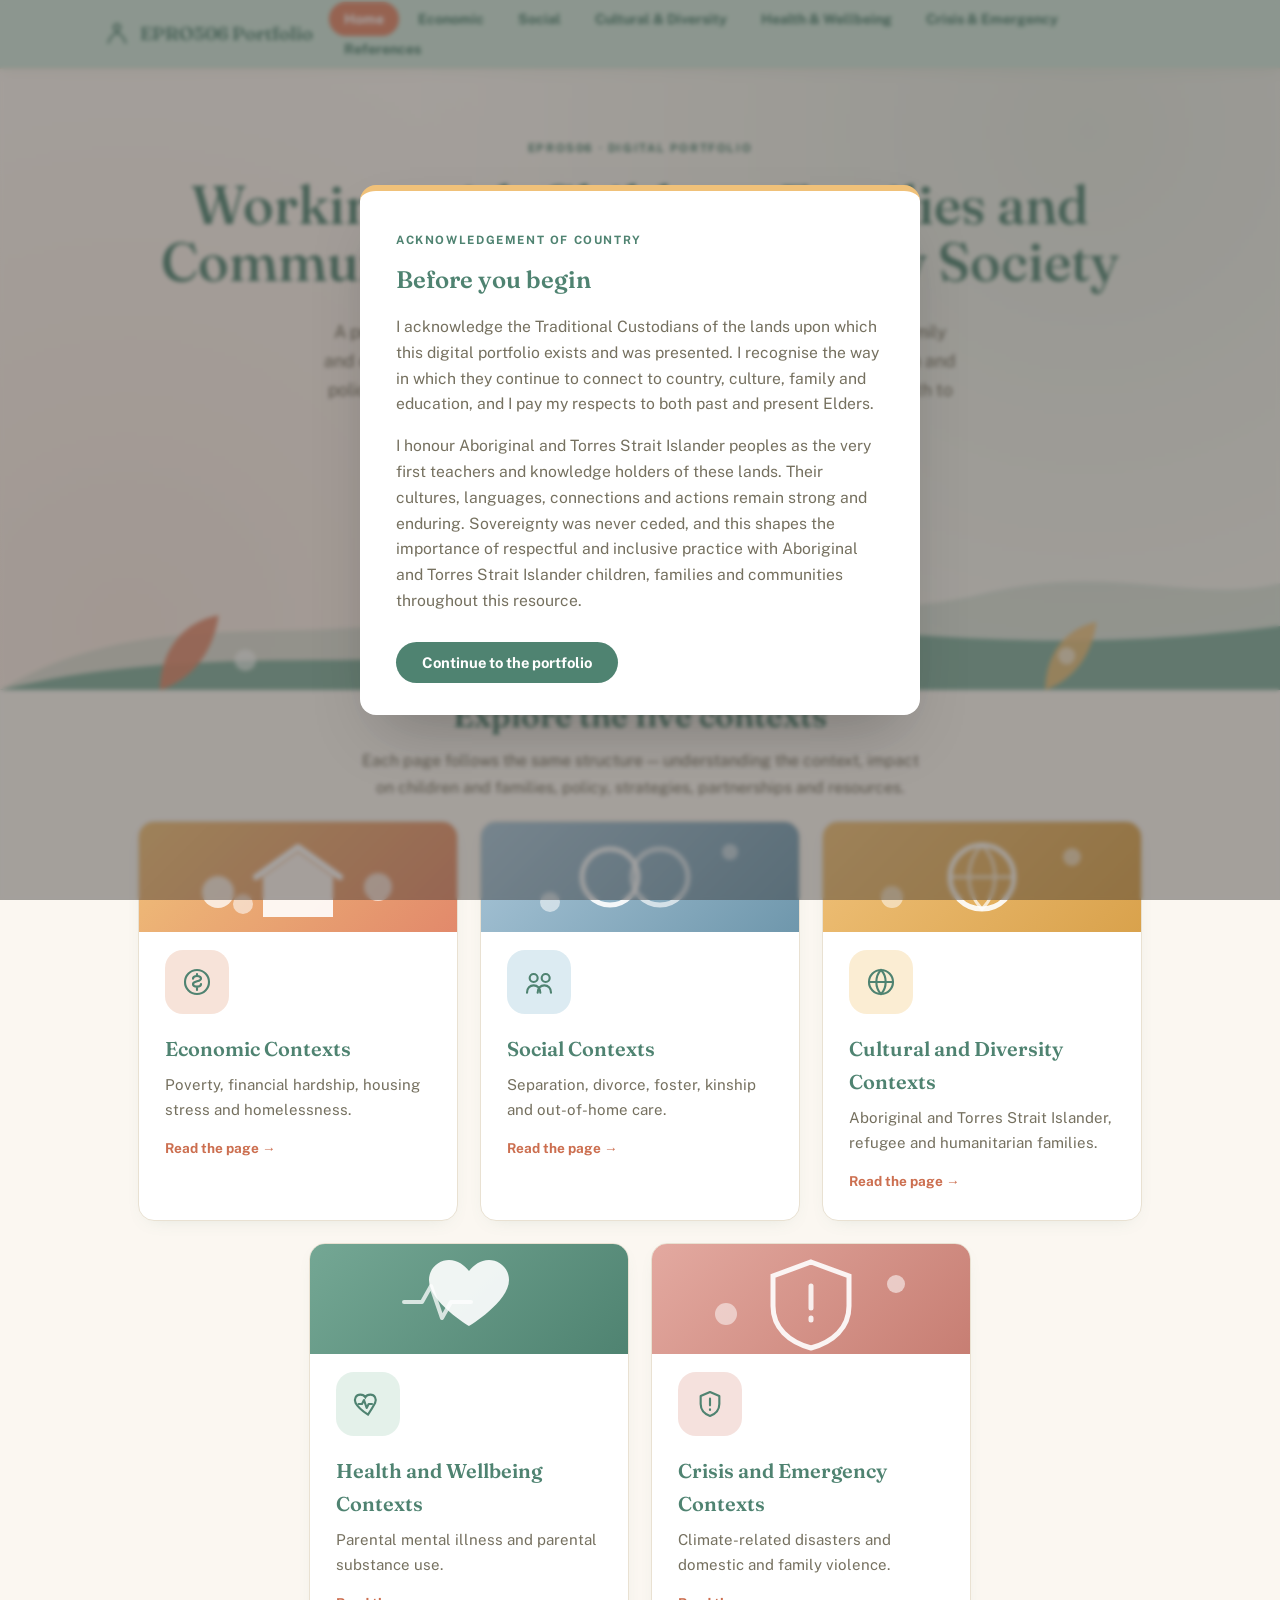
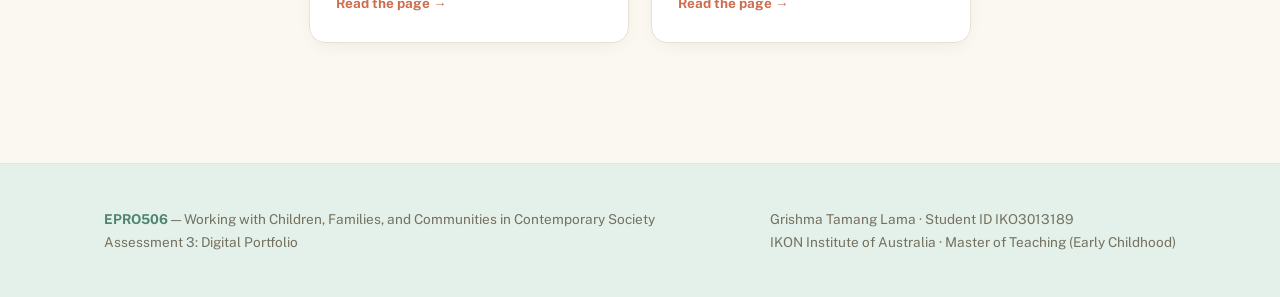
==== commit ee7b400d: "Add files via upload" ====
--- a/index.html
+++ b/index.html
@@ -6,6 +6,7 @@
 <title>Working with Children, Families and Communities — EPRO506 Digital Portfolio</title>
 <meta name="description" content="A professional resource for early childhood educators, exploring five family and community contexts.">
 <link rel="preconnect" href="https://fonts.googleapis.com">
+<link rel="preconnect" href="https://fonts.gstatic.com" crossorigin>
 <link href="https://fonts.googleapis.com/css2?family=Fraunces:opsz,wght@9..144,400;9..144,500;9..144,600&family=Public+Sans:wght@400;500;600;700&display=swap" rel="stylesheet">
 <link rel="stylesheet" href="style.css">
 <noscript><style>.reveal{opacity:1!important;transform:none!important;} .hero-anim{opacity:1!important;transform:none!important;}</style></noscript>
@@ -24,7 +25,7 @@
   </div>
 </div>
 
-<nav class="site-nav">
+<nav class="site-nav" aria-label="Primary navigation">
   <div class="container">
     <a class="brand" href="index.html">
       <svg viewBox="0 0 24 24" fill="none" stroke="currentColor" stroke-width="1.8"><path d="M4 20c2-6 6-9 8-9s6 3 8 9" stroke-linecap="round"/><circle cx="12" cy="6" r="3"/></svg>
@@ -32,12 +33,12 @@
     </a>
     <button class="nav-toggle" id="navToggle" aria-label="Toggle menu"><span></span></button>
     <ul class="nav-links" id="navLinks">
-      <li><a href="index.html" class="active">Home</a></li>
+      <li><a aria-current="page" href="index.html" class="active">Home</a></li>
       <li><a href="economic.html">Economic</a></li>
       <li><a href="social.html">Social</a></li>
       <li><a href="cultural.html">Cultural &amp; Diversity</a></li>
       <li><a href="health.html">Health &amp; Wellbeing</a></li>
-      <li><a href="crisis.html">Crisis &amp; Emergency</a></li>
+      <li><a href="crisis.html">Crisis &amp; Emergency</a></li><li><a href="references.html">References</a></li>
     </ul>
   </div>
 </nav>
@@ -46,7 +47,7 @@
   <section class="hero">
     <div class="container">
       <span class="eyebrow hero-anim d1">EPRO506 · Digital Portfolio</span>
-      <h1 class="hero-anim d2">Working with Children, Families and Communities in Contemporary Society</h1>
+      <h1 class="hero-anim d2" tabindex="-1">Working with Children, Families and Communities in Contemporary Society</h1>
       <p class="lead hero-anim d3">A professional resource for early childhood educators, exploring five family and community contexts through sociological theory, Australian research and policy, evidence-based strategy, and practical resources for children birth to five years.</p>
     </div>
     <svg class="hero-illustration hero-anim d3" viewBox="0 0 1200 340" xmlns="http://www.w3.org/2000/svg" preserveAspectRatio="xMidYMax slice" aria-hidden="true">
--- a/style.css
+++ b/style.css
@@ -46,6 +46,7 @@
 p { margin: 0 0 1em; }
 a { color: var(--accent-dark); }
 a:focus-visible, button:focus-visible, .card:focus-visible { outline: 3px solid var(--accent-soft); outline-offset: 3px; }
+h1:focus { outline: 3px solid var(--accent-soft); outline-offset: 4px; }
 
 .eyebrow {
   font-family: var(--sans);
@@ -152,12 +153,12 @@
 .hero .eyebrow { display: block; margin-bottom: 18px; }
 .hero p.lead { max-width: 640px; margin: 20px auto 0; font-size: 1.1rem; color: var(--ink-soft); }
 .hero-anim { opacity: 0; transform: translateY(16px); animation: rise 0.7s ease forwards; }
-.hero-anim.d1 { animation-delay: 0.05s; }
-.hero-anim.d2 { animation-delay: 0.18s; }
-.hero-anim.d3 { animation-delay: 0.30s; }
+.hero-anim.d1 { animation-delay: 0.02s; }
+.hero-anim.d2 { animation-delay: 0.08s; }
+.hero-anim.d3 { animation-delay: 0.15s; }
 @keyframes rise { to { opacity: 1; transform: translateY(0); } }
 
-.hero-illustration { width: 100%; height: auto; display: block; margin-top: 44px; }
+.hero-illustration { width: 100%; height: 240px; display: block; margin-top: 16px; }
 .hero-illustration .sun { animation: glow 4s ease-in-out infinite; transform-origin: center; }
 @keyframes glow { 0%,100% { opacity: 1; } 50% { opacity: 0.75; } }
 .hero-illustration .leaf { animation: sway 6s ease-in-out infinite; transform-origin: bottom center; }
@@ -311,7 +312,7 @@
   display: flex; align-items: center; justify-content: center;
   font-family: var(--serif); font-size: 1.4rem; font-weight: 600;
 }
-.strategy-body h4 { margin: 0 0 10px; font-family: var(--sans); font-size: 1.08rem; color: var(--ink); font-weight: 700; }
+.strategy-body h3 { margin: 0 0 10px; font-family: var(--sans); font-size: 1.08rem; color: var(--ink); font-weight: 700; }
 .strategy-grid-inner { display: grid; grid-template-columns: 1fr 1fr; gap: 20px; margin-top: 10px; }
 .strategy-col .label { display: block; text-transform: uppercase; letter-spacing: 0.06em; font-size: 0.7rem; font-weight: 700; color: var(--sage); margin-bottom: 5px; }
 .strategy-col p { font-size: 0.92rem; color: var(--ink-soft); margin: 0; }
@@ -339,7 +340,7 @@
   display: flex; align-items: center; justify-content: center;
   font-family: var(--serif); font-weight: 700; font-size: 1.1rem;
 }
-.partner-card h4 { margin: 4px 0 0; font-size: 1.02rem; color: var(--ink); }
+.partner-card h3 { margin: 4px 0 0; font-size: 1.02rem; color: var(--ink); }
 .partner-card p { font-size: 0.9rem; color: var(--ink-soft); margin: 0; flex-grow: 1; }
 .partner-link {
   align-self: flex-start;
@@ -355,8 +356,8 @@
 
 /* ============ Resource cards ============ */
 .resource-group { margin-bottom: 38px; }
-.resource-group h4 { font-family: var(--sans); text-transform: uppercase; letter-spacing: 0.06em; font-size: 0.85rem; color: var(--primary-dark); margin-bottom: 16px; display: flex; align-items: center; gap: 8px; }
-.resource-group h4::before { content: ''; width: 20px; height: 3px; background: var(--accent-soft); border-radius: 2px; display: inline-block; }
+.resource-group h3 { font-family: var(--sans); text-transform: uppercase; letter-spacing: 0.06em; font-size: 0.85rem; color: var(--primary-dark); margin-bottom: 16px; display: flex; align-items: center; gap: 8px; }
+.resource-group h3::before { content: ''; width: 20px; height: 3px; background: var(--accent-soft); border-radius: 2px; display: inline-block; }
 .resource-grid { display: grid; grid-template-columns: repeat(auto-fit, minmax(250px, 1fr)); gap: 16px; }
 .resource-card {
   background: var(--surface);
@@ -411,6 +412,9 @@
   background: radial-gradient(circle at 30% 20%, rgba(255,255,255,0.35), transparent 60%);
 }
 .poster-cover .book-icon { position: absolute; bottom: 10px; right: 12px; width: 26px; height: 26px; opacity: 0.5; }
+.poster-cover-image { width: 100%; height: 100%; object-fit: cover; display: block; position: absolute; inset: 0; }
+.poster-cover.has-photo .poster-title { display: none; }
+.poster-cover.has-photo .book-icon { display: none; }
 .poster-title {
   font-family: var(--serif);
   font-weight: 600;
